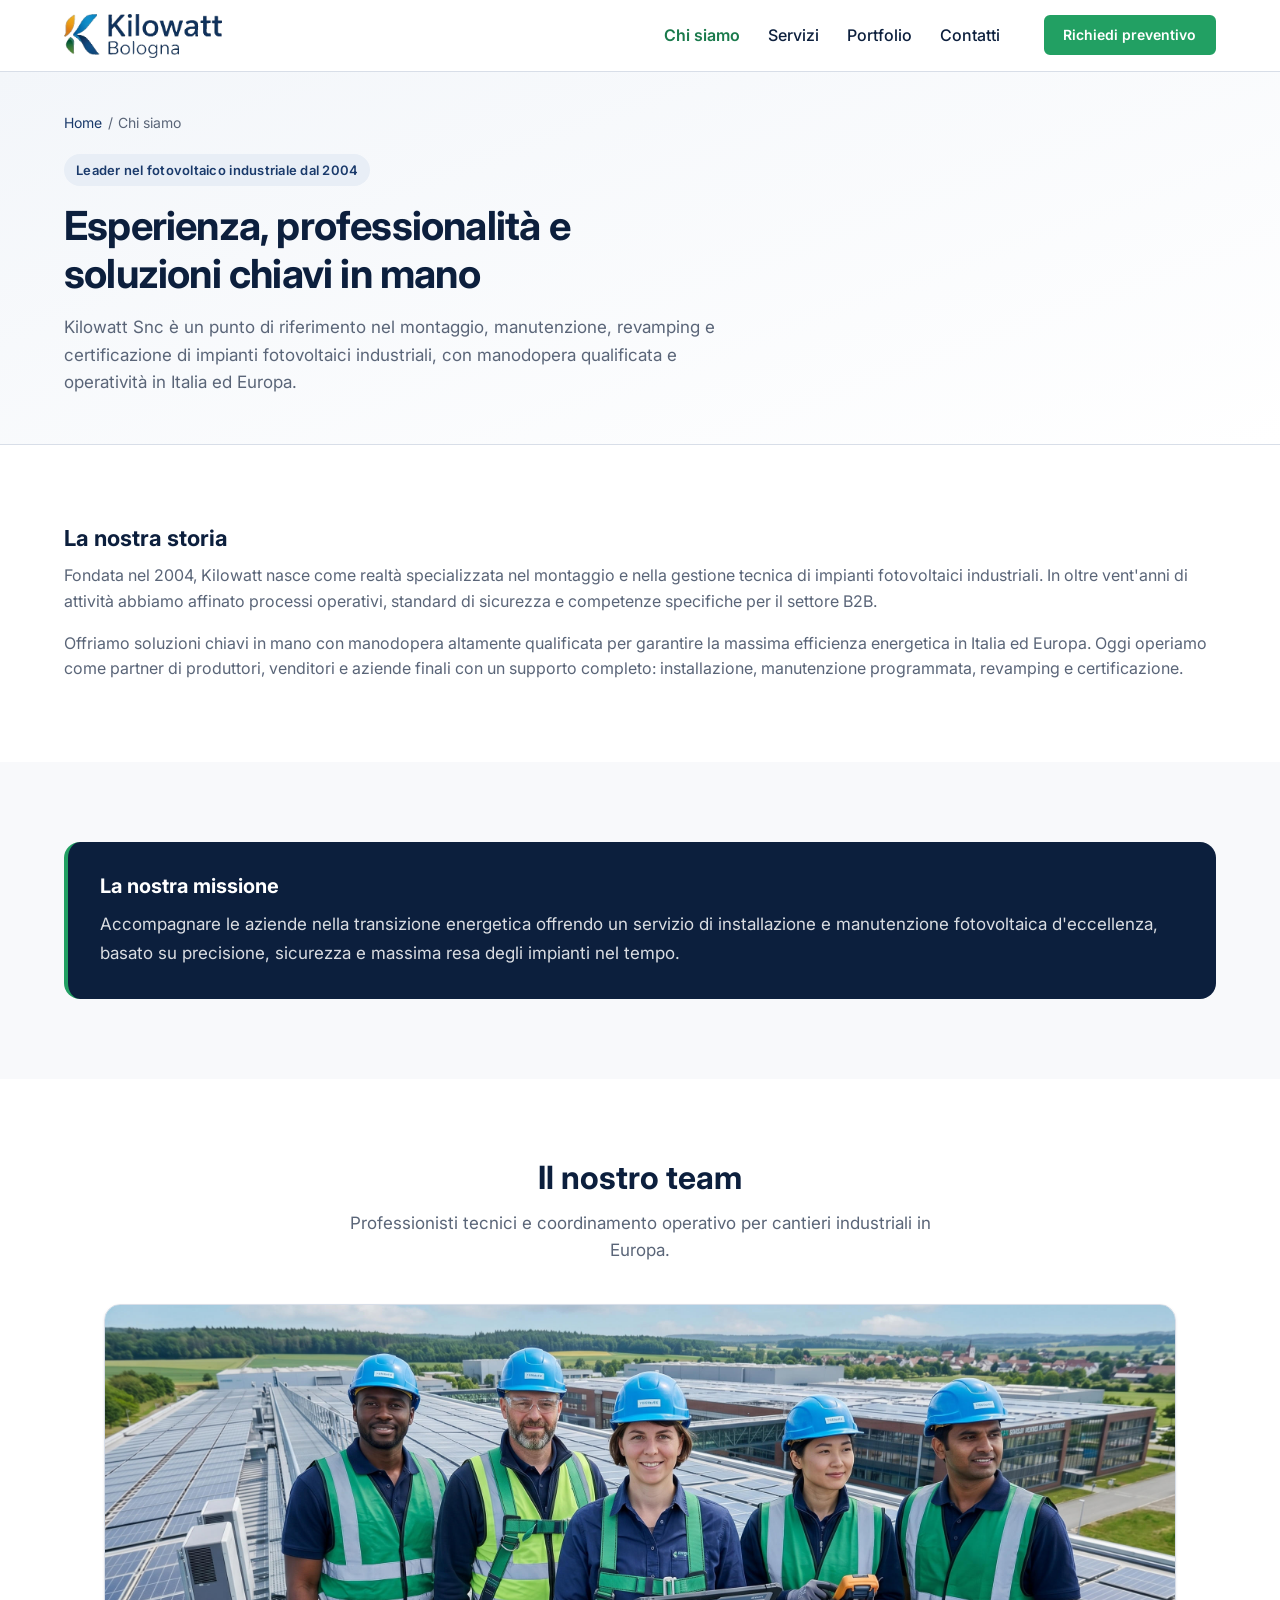
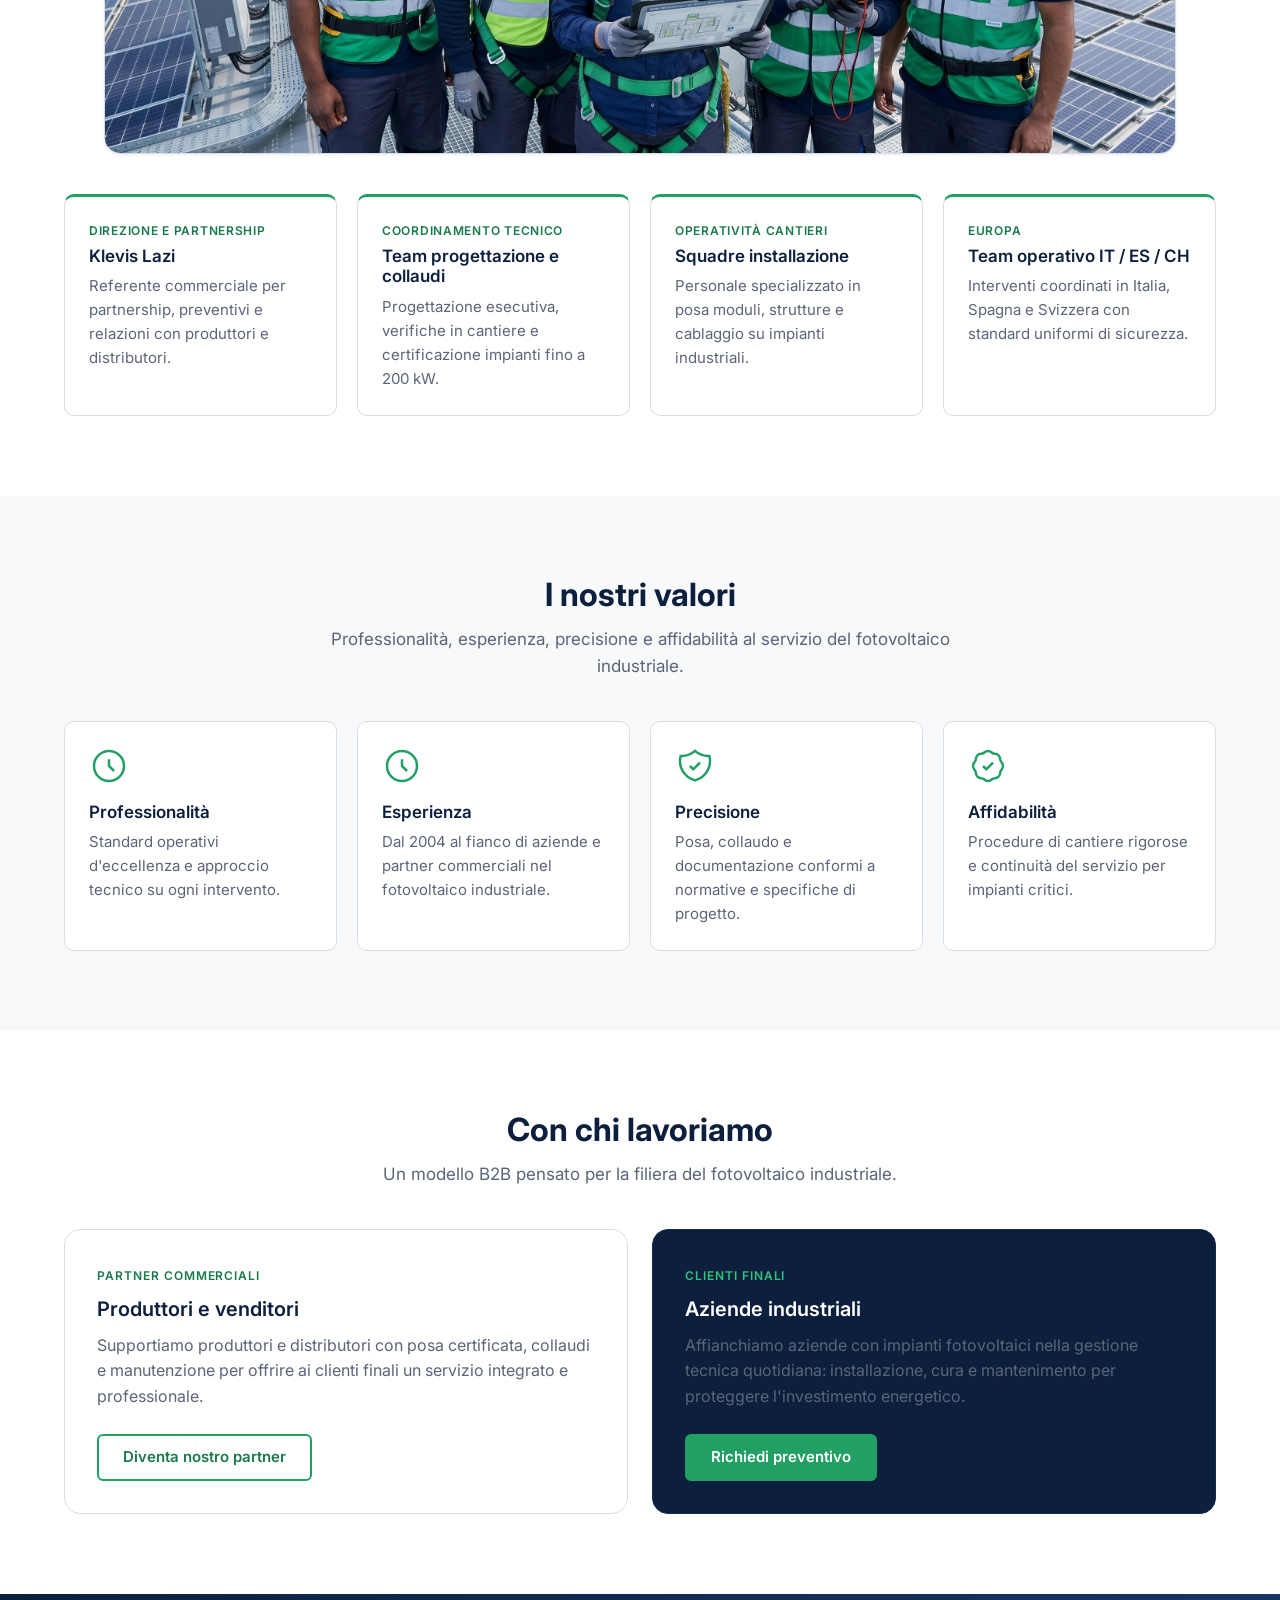
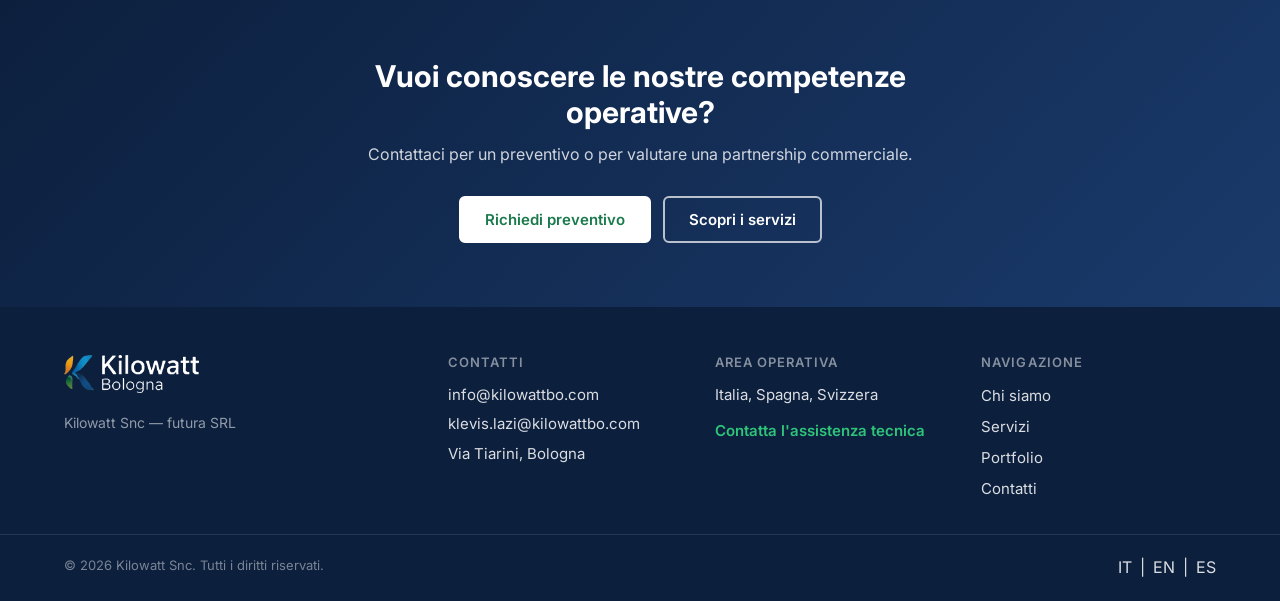
==== html/chi-siamo.html @ 9dcb9592 "Initial commit" ====
<!DOCTYPE html>
<html lang="it">
<head>
  <meta charset="UTF-8">
  <meta name="viewport" content="width=device-width, initial-scale=1.0">
  <meta name="description" content="Kilowatt Snc dal 2004: montaggio, manutenzione, revamping e certificazione di impianti fotovoltaici industriali. Soluzioni chiavi in mano in Italia, Spagna e Svizzera.">
  <meta name="robots" content="index, follow">
  <link rel="canonical" href="https://www.kilowattbo.com/chi-siamo.html">
  <link rel="alternate" hreflang="it" href="https://www.kilowattbo.com/chi-siamo.html">

  <meta property="og:type" content="website">
  <meta property="og:title" content="Chi siamo | Kilowatt — Fotovoltaico Industriale">
  <meta property="og:description" content="Oltre vent'anni di esperienza nel montaggio e nella gestione di impianti fotovoltaici industriali in Europa.">
  <meta property="og:url" content="https://www.kilowattbo.com/chi-siamo.html">
  <meta property="og:locale" content="it_IT">

  <title>Chi siamo | Kilowatt — Fotovoltaico industriale dal 2004</title>

  <link rel="preconnect" href="https://fonts.googleapis.com">
  <link rel="preconnect" href="https://fonts.gstatic.com" crossorigin>
  <link href="https://fonts.googleapis.com/css2?family=Inter:wght@400;500;600;700&amp;display=swap" rel="stylesheet">
  <link rel="stylesheet" href="assets/css/style.css">
</head>
<body>
  <a class="skip-link" href="#contenuto-principale">Vai al contenuto principale</a>

  <header class="site-header" id="site-header">
    <div class="container site-header__inner">
      <a href="index.html" class="site-logo" aria-label="Kilowatt — Torna alla homepage">
        <picture class="site-logo__picture site-logo__picture--dark">
          <source srcset="assets/img/logo/kilowatt-logo-dark-text.webp" type="image/webp">
          <img class="site-logo__img" src="assets/img/logo/kilowatt-logo-dark-text.png" alt="Kilowatt Bologna" width="840" height="234">
        </picture>
        <picture class="site-logo__picture site-logo__picture--light">
          <source srcset="assets/img/logo/kilowatt-logo-light-text.webp" type="image/webp">
          <img class="site-logo__img" src="assets/img/logo/kilowatt-logo-light-text.png" alt="" width="840" height="234">
        </picture>
      </a>

      <button class="nav-toggle" type="button" aria-expanded="false" aria-controls="main-nav" aria-label="Apri menu di navigazione">
        <span class="nav-toggle__bar" aria-hidden="true"></span>
        <span class="nav-toggle__bar" aria-hidden="true"></span>
        <span class="nav-toggle__bar" aria-hidden="true"></span>
      </button>

      <nav class="main-nav" id="main-nav" aria-label="Menu principale">
        <ul class="main-nav__list">
          <li><a href="chi-siamo.html" aria-current="page" data-i18n="nav.chi-siamo">Chi siamo</a></li>
          <li><a href="servizi.html" data-i18n="nav.servizi">Servizi</a></li>
          <li><a href="portfolio.html" data-i18n="nav.portfolio">Portfolio</a></li>
          <li><a href="contatti.html" data-i18n="nav.contatti">Contatti</a></li>
        </ul>
        <a href="contatti.html#preventivo" class="btn btn--primary btn--sm main-nav__cta">Richiedi preventivo</a>
      </nav>
    </div>
  </header>

  <main id="contenuto-principale">
    <section class="page-hero" aria-labelledby="page-title">
      <div class="container">
        <nav class="breadcrumb" aria-label="Percorso di navigazione">
          <a href="index.html">Home</a>
          <span aria-hidden="true">/</span>
          <span aria-current="page">Chi siamo</span>
        </nav>
        <p class="hero__eyebrow">Leader nel fotovoltaico industriale dal 2004</p>
        <h1 id="page-title">Esperienza, professionalità e soluzioni chiavi in mano</h1>
        <p class="page-hero__lead">
          Kilowatt Snc è un punto di riferimento nel montaggio, manutenzione, revamping e certificazione
          di impianti fotovoltaici industriali, con manodopera qualificata e operatività in Italia ed Europa.
        </p>
      </div>
    </section>

    <section class="section" aria-labelledby="storia-title">
      <div class="container">
        <div class="prose">
          <h2 id="storia-title">La nostra storia</h2>
          <p>
            Fondata nel 2004, Kilowatt nasce come realtà specializzata nel montaggio e nella gestione
            tecnica di impianti fotovoltaici industriali. In oltre vent'anni di attività abbiamo
            affinato processi operativi, standard di sicurezza e competenze specifiche per il settore B2B.
          </p>
          <p>
            Offriamo soluzioni chiavi in mano con manodopera altamente qualificata per garantire la
            massima efficienza energetica in Italia ed Europa. Oggi operiamo come partner di produttori,
            venditori e aziende finali con un supporto completo: installazione, manutenzione programmata,
            revamping e certificazione.
          </p>
        </div>
      </div>
    </section>

    <section class="section section--alt" aria-labelledby="mission-title">
      <div class="container">
        <div class="mission-block">
          <h2 id="mission-title">La nostra missione</h2>
          <p>
            Accompagnare le aziende nella transizione energetica offrendo un servizio di installazione
            e manutenzione fotovoltaica d'eccellenza, basato su precisione, sicurezza e massima resa
            degli impianti nel tempo.
          </p>
        </div>
      </div>
    </section>

    <section class="section" aria-labelledby="team-title">
      <div class="container">
        <header class="section__header section__header--center">
          <h2 id="team-title">Il nostro team</h2>
          <p>Professionisti tecnici e coordinamento operativo per cantieri industriali in Europa.</p>
        </header>
        <figure class="section-media">
          <img
            class="section-media__image"
            src="assets/img/chi-siamo/team-operativo.jpg"
            alt="Team Kilowatt su tetto con impianto fotovoltaico industriale"
            width="1400"
            height="800"
            loading="lazy"
          >
        </figure>
        <ul class="team__grid">
          <li class="team-card">
            <span class="team-card__role">Direzione e partnership</span>
            <h3>Klevis Lazi</h3>
            <p>Referente commerciale per partnership, preventivi e relazioni con produttori e distributori.</p>
          </li>
          <li class="team-card">
            <span class="team-card__role">Coordinamento tecnico</span>
            <h3>Team progettazione e collaudi</h3>
            <p>Progettazione esecutiva, verifiche in cantiere e certificazione impianti fino a 200 kW.</p>
          </li>
          <li class="team-card">
            <span class="team-card__role">Operatività cantieri</span>
            <h3>Squadre installazione</h3>
            <p>Personale specializzato in posa moduli, strutture e cablaggio su impianti industriali.</p>
          </li>
          <li class="team-card">
            <span class="team-card__role">Europa</span>
            <h3>Team operativo IT / ES / CH</h3>
            <p>Interventi coordinati in Italia, Spagna e Svizzera con standard uniformi di sicurezza.</p>
          </li>
        </ul>
      </div>
    </section>

    <section class="section section--alt strengths" aria-labelledby="valori-title">
      <div class="container">
        <header class="section__header section__header--center">
          <h2 id="valori-title">I nostri valori</h2>
          <p>Professionalità, esperienza, precisione e affidabilità al servizio del fotovoltaico industriale.</p>
        </header>
        <ul class="strengths__grid">
          <li class="strength-card">
            <div class="strength-card__icon" aria-hidden="true">
              <svg viewBox="0 0 24 24" fill="none" stroke="currentColor" stroke-width="1.5"><path d="M12 8v4l3 3m6-3a9 9 0 11-18 0 9 9 0 0118 0z"/></svg>
            </div>
            <h3>Professionalità</h3>
            <p>Standard operativi d'eccellenza e approccio tecnico su ogni intervento.</p>
          </li>
          <li class="strength-card">
            <div class="strength-card__icon" aria-hidden="true">
              <svg viewBox="0 0 24 24" fill="none" stroke="currentColor" stroke-width="1.5"><path d="M12 8v4l3 3m6-3a9 9 0 11-18 0 9 9 0 0118 0z"/></svg>
            </div>
            <h3>Esperienza</h3>
            <p>Dal 2004 al fianco di aziende e partner commerciali nel fotovoltaico industriale.</p>
          </li>
          <li class="strength-card">
            <div class="strength-card__icon" aria-hidden="true">
              <svg viewBox="0 0 24 24" fill="none" stroke="currentColor" stroke-width="1.5"><path d="M9 12l2 2 4-4m5.618-4.016A11.955 11.955 0 0112 2.944a11.955 11.955 0 01-8.618 3.04A12.02 12.02 0 003 9c0 5.591 3.824 10.29 9 11.622 5.176-1.332 9-6.03 9-11.622 0-1.042-.133-2.052-.382-3.016z"/></svg>
            </div>
            <h3>Precisione</h3>
            <p>Posa, collaudo e documentazione conformi a normative e specifiche di progetto.</p>
          </li>
          <li class="strength-card">
            <div class="strength-card__icon" aria-hidden="true">
              <svg viewBox="0 0 24 24" fill="none" stroke="currentColor" stroke-width="1.5"><path d="M9 12l2 2 4-4M7.835 4.697a3.42 3.42 0 001.946-.806 3.42 3.42 0 014.438 0 3.42 3.42 0 001.946.806 3.42 3.42 0 013.138 3.138 3.42 3.42 0 00.806 1.946 3.42 3.42 0 010 4.438 3.42 3.42 0 00-.806 1.946 3.42 3.42 0 01-3.138 3.138 3.42 3.42 0 00-1.946.806 3.42 3.42 0 01-4.438 0 3.42 3.42 0 00-1.946-.806 3.42 3.42 0 01-3.138-3.138 3.42 3.42 0 00-.806-1.946 3.42 3.42 0 010-4.438 3.42 3.42 0 00.806-1.946 3.42 3.42 0 013.138-3.138z"/></svg>
            </div>
            <h3>Affidabilità</h3>
            <p>Procedure di cantiere rigorose e continuità del servizio per impianti critici.</p>
          </li>
        </ul>
      </div>
    </section>

    <section class="section audience" aria-labelledby="target-title">
      <div class="container">
        <header class="section__header section__header--center">
          <h2 id="target-title">Con chi lavoriamo</h2>
          <p>Un modello B2B pensato per la filiera del fotovoltaico industriale.</p>
        </header>
        <div class="audience__grid">
          <article class="audience-card">
            <div class="audience-card__label">Partner commerciali</div>
            <h3>Produttori e venditori</h3>
            <p>
              Supportiamo produttori e distributori con posa certificata, collaudi e manutenzione
              per offrire ai clienti finali un servizio integrato e professionale.
            </p>
            <a href="contatti.html#partner" class="btn btn--outline">Diventa nostro partner</a>
          </article>
          <article class="audience-card audience-card--accent">
            <div class="audience-card__label">Clienti finali</div>
            <h3>Aziende industriali</h3>
            <p>
              Affianchiamo aziende con impianti fotovoltaici nella gestione tecnica quotidiana:
              installazione, cura e mantenimento per proteggere l'investimento energetico.
            </p>
            <a href="contatti.html#preventivo" class="btn btn--primary">Richiedi preventivo</a>
          </article>
        </div>
      </div>
    </section>

    <section class="cta-banner" aria-labelledby="cta-title">
      <div class="container cta-banner__inner">
        <h2 id="cta-title">Vuoi conoscere le nostre competenze operative?</h2>
        <p>Contattaci per un preventivo o per valutare una partnership commerciale.</p>
        <div class="cta-banner__actions">
          <a href="contatti.html#preventivo" class="btn btn--primary btn--light">Richiedi preventivo</a>
          <a href="servizi.html" class="btn btn--secondary btn--light">Scopri i servizi</a>
        </div>
      </div>
    </section>
  </main>

  <footer class="site-footer">
    <div class="container site-footer__grid">
      <div class="site-footer__brand">
        <a href="index.html" class="site-logo site-logo--footer" aria-label="Kilowatt — Torna alla homepage">
          <picture>
            <source srcset="assets/img/logo/kilowatt-logo-light-text.webp" type="image/webp">
            <img class="site-logo__img" src="assets/img/logo/kilowatt-logo-light-text.png" alt="Kilowatt Bologna" width="840" height="234">
          </picture>
        </a>
        <p class="site-footer__note">Kilowatt Snc — futura SRL</p>
      </div>
      <div class="site-footer__col">
        <h2 class="site-footer__heading">Contatti</h2>
        <address class="site-footer__address">
          <p><a href="mailto:info@kilowattbo.com">info@kilowattbo.com</a></p>
          <p><a href="mailto:klevis.lazi@kilowattbo.com">klevis.lazi@kilowattbo.com</a></p>
          <p>Via Tiarini, Bologna</p>
        </address>
      </div>
      <div class="site-footer__col">
        <h2 class="site-footer__heading">Area operativa</h2>
        <p>Italia, Spagna, Svizzera</p>
        <p class="site-footer__assist">
          <a href="mailto:info@kilowattbo.com">Contatta l'assistenza tecnica</a>
        </p>
      </div>
      <div class="site-footer__col">
        <h2 class="site-footer__heading">Navigazione</h2>
        <ul class="site-footer__nav">
          <li><a href="chi-siamo.html">Chi siamo</a></li>
          <li><a href="servizi.html">Servizi</a></li>
          <li><a href="portfolio.html">Portfolio</a></li>
          <li><a href="contatti.html">Contatti</a></li>
        </ul>
      </div>
    </div>
    <div class="site-footer__bottom">
      <div class="container">
        <p>&copy; <span id="year"></span> Kilowatt Snc. Tutti i diritti riservati.</p>
        <div class="lang-switcher" hidden aria-hidden="true">
          <span>IT</span> | <span>EN</span> | <span>ES</span>
        </div>
      </div>
    </div>
  </footer>

  <script src="assets/js/main.js"></script>
</body>
</html>
---- html/assets/css/style.css ----
/* ==========================================================================
   Kilowatt Snc — Design system
   ========================================================================== */

:root {
  --color-green-600: #1a7a4c;
  --color-green-500: #22a063;
  --color-green-400: #2ec47a;
  --color-blue-900: #0c1f3d;
  --color-blue-800: #122a52;
  --color-blue-700: #1a3a6b;
  --color-blue-600: #1e4d8c;
  --color-blue-100: #e8eef6;
  --color-blue-50: #f3f6fa;
  --color-white: #ffffff;
  --color-gray-50: #f8f9fb;
  --color-gray-100: #eef1f5;
  --color-gray-200: #d8dee8;
  --color-gray-400: #8b95a5;
  --color-gray-600: #4a5568;
  --color-gray-800: #1e293b;
  --color-text: #1a2332;
  --color-text-muted: #5a6578;

  --font-family: "Inter", system-ui, -apple-system, sans-serif;
  --container-max: 72rem;
  --header-height: 4.5rem;
  --radius-sm: 0.375rem;
  --radius-md: 0.625rem;
  --radius-lg: 1rem;
  --shadow-sm: 0 1px 3px rgba(12, 31, 61, 0.08);
  --shadow-md: 0 4px 16px rgba(12, 31, 61, 0.1);
  --shadow-lg: 0 8px 32px rgba(12, 31, 61, 0.14);
  --transition: 180ms ease;
}

/* ==========================================================================
   Reset & base
   ========================================================================== */

*,
*::before,
*::after {
  box-sizing: border-box;
}

html {
  scroll-behavior: smooth;
  scroll-padding-top: calc(var(--header-height) + 0.5rem);
}

body {
  margin: 0;
  font-family: var(--font-family);
  font-size: 1rem;
  line-height: 1.6;
  color: var(--color-text);
  background: var(--color-white);
  -webkit-font-smoothing: antialiased;
}

img,
svg {
  display: block;
  max-width: 100%;
}

a {
  color: var(--color-green-600);
  text-decoration-thickness: 1px;
  text-underline-offset: 0.15em;
  transition: color var(--transition);
}

a:hover {
  color: var(--color-green-500);
}

h1, h2, h3, h4 {
  line-height: 1.2;
  color: var(--color-blue-900);
  margin-top: 0;
}

p {
  margin-top: 0;
}

ul {
  list-style: none;
  margin: 0;
  padding: 0;
}

address {
  font-style: normal;
}

/* ==========================================================================
   Utilities
   ========================================================================== */

.container {
  width: min(100% - 2rem, var(--container-max));
  margin-inline: auto;
}

.skip-link {
  position: absolute;
  top: -100%;
  left: 1rem;
  z-index: 200;
  padding: 0.75rem 1.25rem;
  background: var(--color-green-500);
  color: var(--color-white);
  font-weight: 600;
  border-radius: var(--radius-sm);
  text-decoration: none;
}

.skip-link:focus {
  top: 1rem;
}

.visually-hidden {
  position: absolute;
  width: 1px;
  height: 1px;
  padding: 0;
  margin: -1px;
  overflow: hidden;
  clip: rect(0, 0, 0, 0);
  white-space: nowrap;
  border: 0;
}

/* ==========================================================================
   Buttons
   ========================================================================== */

.btn {
  display: inline-flex;
  align-items: center;
  justify-content: center;
  gap: 0.5rem;
  padding: 0.8rem 1.5rem;
  font-family: inherit;
  font-size: 0.9375rem;
  font-weight: 600;
  line-height: 1.2;
  text-decoration: none;
  border: 2px solid transparent;
  border-radius: var(--radius-sm);
  cursor: pointer;
  transition: background var(--transition), color var(--transition), border-color var(--transition), box-shadow var(--transition);
  white-space: nowrap;
}

.btn:focus-visible {
  outline: 3px solid var(--color-green-400);
  outline-offset: 2px;
}

.btn--primary {
  background: var(--color-green-500);
  color: var(--color-white);
  border-color: var(--color-green-500);
}

.btn--primary:hover {
  background: var(--color-green-600);
  border-color: var(--color-green-600);
  color: var(--color-white);
}

.btn--secondary {
  background: transparent;
  color: var(--color-blue-700);
  border-color: var(--color-blue-700);
}

.btn--secondary:hover {
  background: var(--color-blue-700);
  color: var(--color-white);
}

.btn--outline {
  background: transparent;
  color: var(--color-green-600);
  border-color: var(--color-green-500);
}

.btn--outline:hover {
  background: var(--color-green-500);
  color: var(--color-white);
}

.btn--sm {
  padding: 0.6rem 1.1rem;
  font-size: 0.875rem;
}

.btn--light.btn--primary {
  background: var(--color-white);
  color: var(--color-green-600);
  border-color: var(--color-white);
}

.btn--light.btn--primary:hover {
  background: var(--color-gray-100);
  color: var(--color-green-600);
  border-color: var(--color-gray-100);
}

.btn--light.btn--secondary {
  color: var(--color-white);
  border-color: rgba(255, 255, 255, 0.7);
}

.btn--light.btn--secondary:hover {
  background: rgba(255, 255, 255, 0.12);
  color: var(--color-white);
}

/* ==========================================================================
   Header
   ========================================================================== */

.site-header {
  position: sticky;
  top: 0;
  z-index: 100;
  height: var(--header-height);
  background: var(--color-white);
  border-bottom: 1px solid var(--color-gray-200);
  transition: box-shadow var(--transition);
}

.site-header.is-scrolled {
  box-shadow: var(--shadow-sm);
}

.site-header__inner {
  display: flex;
  align-items: center;
  justify-content: space-between;
  height: var(--header-height);
  gap: 1rem;
}

.site-logo {
  display: inline-flex;
  align-items: center;
  flex-shrink: 0;
  text-decoration: none;
  line-height: 0;
}

.site-logo__picture {
  display: block;
}

.site-logo__picture--light {
  display: none;
}

.site-logo__img {
  display: block;
  height: 2.5rem;
  width: auto;
  max-width: min(54vw, 11.75rem);
}

@media (min-width: 768px) {
  .site-logo__img {
    height: 2.75rem;
    max-width: 12.75rem;
  }
}

.page-home .site-header:not(.is-scrolled) .site-logo__picture--dark {
  display: none;
}

.page-home .site-header:not(.is-scrolled) .site-logo__picture--light {
  display: block;
}

.site-logo--footer .site-logo__img {
  height: 2.35rem;
  max-width: 11.25rem;
}

.nav-toggle {
  display: flex;
  flex-direction: column;
  justify-content: center;
  gap: 5px;
  width: 2.5rem;
  height: 2.5rem;
  padding: 0;
  background: none;
  border: none;
  cursor: pointer;
  border-radius: var(--radius-sm);
}

.nav-toggle:focus-visible {
  outline: 3px solid var(--color-green-400);
  outline-offset: 2px;
}

.nav-toggle__bar {
  display: block;
  width: 1.375rem;
  height: 2px;
  margin-inline: auto;
  background: var(--color-blue-900);
  border-radius: 1px;
  transition: transform var(--transition), opacity var(--transition);
}

.nav-toggle[aria-expanded="true"] .nav-toggle__bar:nth-child(1) {
  transform: translateY(7px) rotate(45deg);
}

.nav-toggle[aria-expanded="true"] .nav-toggle__bar:nth-child(2) {
  opacity: 0;
}

.nav-toggle[aria-expanded="true"] .nav-toggle__bar:nth-child(3) {
  transform: translateY(-7px) rotate(-45deg);
}

.main-nav {
  display: none;
  position: absolute;
  top: var(--header-height);
  left: 0;
  right: 0;
  flex-direction: column;
  gap: 1.25rem;
  padding: 1.5rem;
  background: var(--color-white);
  border-bottom: 1px solid var(--color-gray-200);
  box-shadow: var(--shadow-md);
}

.main-nav.is-open {
  display: flex;
}

.main-nav__list {
  display: flex;
  flex-direction: column;
  gap: 0.25rem;
}

.main-nav__list a {
  display: block;
  padding: 0.6rem 0;
  color: var(--color-blue-900);
  font-weight: 500;
  text-decoration: none;
}

.main-nav__list a:hover,
.main-nav__list a:focus-visible {
  color: var(--color-green-600);
}

.main-nav__cta {
  align-self: flex-start;
}

/* ==========================================================================
   Hero — cinematic (home)
   ========================================================================== */

.hero--cinematic {
  position: relative;
  display: flex;
  align-items: center;
  min-height: 100svh;
  min-height: 100vh;
  padding: calc(var(--header-height) + 2.5rem) 0 5rem;
  overflow: hidden;
  color: var(--color-white);
  border-bottom: none;
}

.hero__media {
  position: absolute;
  inset: 0;
  z-index: 0;
}

.hero__video,
.hero__bg {
  position: absolute;
  inset: 0;
  width: 100%;
  height: 100%;
  max-width: none;
  object-fit: cover;
  object-position: center 30%;
}

.hero__video {
  z-index: 0;
}

.hero__bg--fallback {
  display: none;
  z-index: 0;
  animation: heroKenBurns 22s ease-in-out infinite alternate;
  will-change: transform;
}

.hero--static-media .hero__video {
  display: none;
}

.hero--static-media .hero__bg--fallback {
  display: block;
}

.hero__scrim {
  position: absolute;
  inset: 0;
  z-index: 1;
  background:
    linear-gradient(180deg, rgba(12, 31, 61, 0.82) 0%, rgba(12, 31, 61, 0.4) 18%, transparent 34%),
    linear-gradient(105deg, rgba(12, 31, 61, 0.88) 0%, rgba(12, 31, 61, 0.72) 40%, rgba(12, 31, 61, 0.38) 70%, rgba(12, 31, 61, 0.5) 100%),
    linear-gradient(0deg, rgba(12, 31, 61, 0.6) 0%, transparent 48%);
}

.hero__glow {
  position: absolute;
  z-index: 1;
  width: 28rem;
  height: 28rem;
  right: -6rem;
  bottom: -8rem;
  border-radius: 50%;
  background: radial-gradient(circle, rgba(34, 160, 99, 0.35) 0%, transparent 70%);
  animation: heroGlowPulse 8s ease-in-out infinite;
  pointer-events: none;
}

.hero--cinematic .hero__inner {
  position: relative;
  z-index: 1;
  width: min(100% - clamp(3rem, 10vw, 10rem), var(--container-max));
  margin-inline: auto;
  padding-inline: clamp(0.5rem, 2vw, 1.5rem);
}

.hero--cinematic .hero__content {
  max-width: 40rem;
  margin-inline: auto;
}

.hero--cinematic .hero__eyebrow {
  margin-bottom: 1.25rem;
  padding: 0.4rem 0.9rem;
  font-size: 0.8125rem;
  font-weight: 600;
  color: var(--color-green-400);
  background: rgba(34, 160, 99, 0.15);
  border: 1px solid rgba(46, 196, 122, 0.35);
  border-radius: 2rem;
  letter-spacing: 0.04em;
  text-transform: uppercase;
}

.hero--cinematic h1 {
  font-size: clamp(2rem, 5.5vw, 3.25rem);
  font-weight: 700;
  letter-spacing: -0.03em;
  line-height: 1.08;
  margin-bottom: 1.25rem;
  color: var(--color-white);
}

.hero--cinematic .hero__subtitle {
  font-size: clamp(1rem, 2.2vw, 1.125rem);
  color: rgba(255, 255, 255, 0.82);
  max-width: 36rem;
  margin-bottom: 2rem;
  line-height: 1.65;
}

.hero--cinematic .hero__actions {
  display: flex;
  flex-wrap: wrap;
  gap: 0.75rem;
  margin-bottom: 2.5rem;
}

.hero__metrics {
  display: grid;
  grid-template-columns: repeat(3, minmax(0, 1fr));
  gap: 0.75rem;
  max-width: 28rem;
}

.hero__metric {
  padding: 0.9rem 1rem;
  background: rgba(255, 255, 255, 0.08);
  border: 1px solid rgba(255, 255, 255, 0.14);
  border-radius: var(--radius-md);
  backdrop-filter: blur(10px);
  animation: heroMetricFloat 6s ease-in-out infinite;
}

.hero__metric:nth-child(2) {
  animation-delay: -2s;
}

.hero__metric:nth-child(3) {
  animation-delay: -4s;
}

.hero__metric-value {
  display: block;
  font-size: clamp(1.5rem, 4vw, 1.875rem);
  font-weight: 700;
  line-height: 1;
  color: var(--color-white);
}

.hero__metric-label {
  display: block;
  margin-top: 0.35rem;
  font-size: 0.6875rem;
  font-weight: 500;
  color: rgba(255, 255, 255, 0.7);
  text-transform: uppercase;
  letter-spacing: 0.06em;
  line-height: 1.3;
}

.hero__scroll-hint {
  position: absolute;
  z-index: 1;
  bottom: 1.75rem;
  left: 50%;
  transform: translateX(-50%);
  display: flex;
  align-items: center;
  justify-content: center;
  width: 2.5rem;
  height: 2.5rem;
  border: 1px solid rgba(255, 255, 255, 0.35);
  border-radius: 50%;
  color: var(--color-white);
  text-decoration: none;
  animation: heroScrollBounce 2.2s ease-in-out infinite;
  transition: background var(--transition), border-color var(--transition);
}

.hero__scroll-hint:hover {
  background: rgba(255, 255, 255, 0.1);
  border-color: rgba(255, 255, 255, 0.6);
  color: var(--color-white);
}

.hero__scroll-hint-icon {
  display: block;
  width: 0.5rem;
  height: 0.5rem;
  border-right: 2px solid currentColor;
  border-bottom: 2px solid currentColor;
  transform: rotate(45deg) translate(-1px, -1px);
}

.hero__reveal {
  opacity: 0;
  animation: heroReveal 0.9s cubic-bezier(0.22, 1, 0.36, 1) forwards;
}

.hero__reveal--delay-1 { animation-delay: 0.12s; }
.hero__reveal--delay-2 { animation-delay: 0.24s; }
.hero__reveal--delay-3 { animation-delay: 0.36s; }
.hero__reveal--delay-4 { animation-delay: 0.5s; }

.hero-ticker {
  position: relative;
  z-index: 2;
  overflow: hidden;
  background: var(--color-blue-900);
  border-bottom: 1px solid rgba(255, 255, 255, 0.08);
  mask-image: linear-gradient(90deg, transparent, #000 8%, #000 92%, transparent);
}

.hero-ticker__track {
  display: flex;
  align-items: center;
  gap: 2.5rem;
  width: max-content;
  padding: 0.85rem 0;
  animation: heroTicker 32s linear infinite;
}

.hero-ticker__track span {
  flex-shrink: 0;
  font-size: 0.8125rem;
  font-weight: 600;
  letter-spacing: 0.06em;
  text-transform: uppercase;
  color: rgba(255, 255, 255, 0.75);
  white-space: nowrap;
}

.hero-ticker__track span::before {
  content: "";
  display: inline-block;
  width: 0.4rem;
  height: 0.4rem;
  margin-right: 0.75rem;
  border-radius: 50%;
  background: var(--color-green-500);
  vertical-align: middle;
}

@keyframes heroKenBurns {
  from { transform: scale(1) translate(0, 0); }
  to { transform: scale(1.1) translate(-1.5%, -1%); }
}

@keyframes heroReveal {
  from {
    opacity: 0;
    transform: translateY(1.75rem);
  }
  to {
    opacity: 1;
    transform: translateY(0);
  }
}

@keyframes heroScrollBounce {
  0%, 100% { transform: translateX(-50%) translateY(0); }
  50% { transform: translateX(-50%) translateY(0.45rem); }
}

@keyframes heroMetricFloat {
  0%, 100% { transform: translateY(0); }
  50% { transform: translateY(-4px); }
}

@keyframes heroGlowPulse {
  0%, 100% { opacity: 0.6; transform: scale(1); }
  50% { opacity: 1; transform: scale(1.08); }
}

@keyframes heroTicker {
  from { transform: translateX(0); }
  to { transform: translateX(-50%); }
}

@media (prefers-reduced-motion: reduce) {
  .hero__video {
    display: none;
  }

  .hero__bg--fallback {
    display: block;
    animation: none;
    will-change: auto;
  }

  .hero__glow,
  .hero__metric,
  .hero__scroll-hint,
  .hero-ticker__track,
  .hero__reveal {
    animation: none;
    opacity: 1;
    transform: none;
  }
}

/* Home: header scuro semitrasparente sopra la hero */
.page-home .site-header {
  background: rgba(12, 31, 61, 0.78);
  backdrop-filter: blur(12px);
  -webkit-backdrop-filter: blur(12px);
  border-bottom-color: rgba(255, 255, 255, 0.12);
  transition: background var(--transition), border-color var(--transition), box-shadow var(--transition);
}

.page-home .site-header.is-scrolled {
  background: var(--color-white);
  backdrop-filter: none;
  -webkit-backdrop-filter: none;
  border-bottom-color: var(--color-gray-200);
}

.page-home .site-header:not(.is-scrolled) .main-nav__list a {
  color: rgba(255, 255, 255, 0.94);
}

.page-home .site-header:not(.is-scrolled) .main-nav__list a:hover,
.page-home .site-header:not(.is-scrolled) .main-nav__list a:focus-visible {
  color: var(--color-green-400);
}

.page-home .site-header:not(.is-scrolled) .nav-toggle__bar {
  background: var(--color-white);
}

.page-home .site-header:not(.is-scrolled) .main-nav__cta {
  background: rgba(255, 255, 255, 0.12);
  color: var(--color-white);
  border-color: rgba(255, 255, 255, 0.45);
}

.page-home .site-header:not(.is-scrolled) .main-nav__cta:hover {
  background: var(--color-white);
  color: var(--color-green-600);
  border-color: var(--color-white);
}

/* Mobile: menu a tendina sempre con testi scuri */
@media (max-width: 767px) {
  .page-home .main-nav.is-open .main-nav__list a {
    color: var(--color-blue-900);
  }

  .page-home .main-nav.is-open .main-nav__list a:hover,
  .page-home .main-nav.is-open .main-nav__list a:focus-visible {
    color: var(--color-green-600);
  }

  .page-home .main-nav.is-open .main-nav__cta {
    background: var(--color-green-500);
    color: var(--color-white);
    border-color: var(--color-green-500);
  }

  .page-home .main-nav.is-open .main-nav__cta:hover {
    background: var(--color-green-600);
    border-color: var(--color-green-600);
    color: var(--color-white);
  }

  .page-home .site-header:not(.is-scrolled) .nav-toggle[aria-expanded="true"] .nav-toggle__bar {
    background: var(--color-white);
  }
}

@media (max-width: 767px) {
  .hero--cinematic .hero__inner {
    width: min(100% - 2rem, var(--container-max));
    padding-inline: 1rem;
  }

  .hero--cinematic .hero__content {
    max-width: 34rem;
    margin-inline: auto;
    text-align: center;
  }

  .hero--cinematic .hero__subtitle {
    margin-inline: auto;
  }

  .hero--cinematic .hero__actions {
    justify-content: center;
  }

  .hero__metrics {
    margin-inline: auto;
    width: 100%;
    max-width: 22rem;
    grid-template-columns: repeat(3, minmax(0, 1fr));
    gap: 0.5rem;
  }

  .hero__metric {
    padding: 0.7rem 0.5rem;
  }

  .hero__metric-label {
    font-size: 0.625rem;
  }
}

@media (max-width: 767px) and (orientation: landscape),
(orientation: landscape) and (max-height: 820px) {
  .hero--cinematic {
    min-height: auto;
    align-items: flex-start;
    padding-top: calc(var(--header-height) + 1rem);
    padding-bottom: 1.5rem;
  }

  .hero--cinematic .hero__inner {
    width: min(100% - 2.5rem, 58rem);
    padding-inline: 0.75rem;
  }

  .hero--cinematic .hero__content {
    display: grid;
    grid-template-columns: minmax(0, 1.4fr) minmax(0, 1fr);
    gap: 0.75rem 2rem;
    align-items: center;
    max-width: none;
    width: 100%;
    margin-inline: auto;
    text-align: left;
  }

  .hero--cinematic .hero__eyebrow {
    grid-column: 1;
    grid-row: 1;
    justify-self: start;
  }

  .hero--cinematic h1 {
    grid-column: 1;
    grid-row: 2;
    font-size: clamp(1.35rem, 3.2vw, 2rem);
    margin-bottom: 0.5rem;
  }

  .hero--cinematic .hero__subtitle {
    grid-column: 1;
    grid-row: 3;
    font-size: clamp(0.875rem, 2vw, 1rem);
    margin-bottom: 0;
    max-width: none;
  }

  .hero--cinematic .hero__actions {
    grid-column: 2;
    grid-row: 1 / span 3;
    flex-direction: column;
    align-items: stretch;
    justify-content: center;
    margin-bottom: 0;
  }

  .hero--cinematic .hero__actions .btn {
    white-space: normal;
  }

  .hero__metrics {
    grid-column: 1 / -1;
    grid-row: 4;
    max-width: none;
    width: 100%;
    margin-top: 0.25rem;
    grid-template-columns: repeat(3, minmax(0, 1fr));
    gap: 0.65rem;
  }

  .hero__metric {
    padding: 0.65rem 0.75rem;
  }

  .hero__scroll-hint {
    display: none;
  }
}

@media (max-width: 380px) {
  .hero--cinematic {
    padding-bottom: 3.5rem;
  }

  .hero__metrics {
    grid-template-columns: 1fr;
    max-width: 11rem;
  }

  .hero__scroll-hint {
    display: none;
  }
}

.section--reveal {
  opacity: 0;
  transform: translateY(2rem);
  transition: opacity 0.7s cubic-bezier(0.22, 1, 0.36, 1), transform 0.7s cubic-bezier(0.22, 1, 0.36, 1);
}

.section--reveal.is-visible {
  opacity: 1;
  transform: translateY(0);
}

@media (prefers-reduced-motion: reduce) {
  .section--reveal {
    opacity: 1;
    transform: none;
    transition: none;
  }
}

/* ==========================================================================
   Sections
   ========================================================================== */

.section {
  padding: 4rem 0;
}

.section--alt {
  background: var(--color-gray-50);
}

.section__header {
  margin-bottom: 2.5rem;
  max-width: 40rem;
}

.section__header--center {
  text-align: center;
  margin-inline: auto;
}

.section__header h2 {
  font-size: clamp(1.5rem, 3vw, 2rem);
  font-weight: 700;
  margin-bottom: 0.75rem;
}

.section__header p {
  color: var(--color-text-muted);
  font-size: 1.0625rem;
}

.section__link {
  display: inline-block;
  margin-top: 0.75rem;
  font-weight: 600;
  font-size: 0.9375rem;
  text-decoration: none;
}

.section__link:hover {
  text-decoration: underline;
}

/* ==========================================================================
   Strengths
   ========================================================================== */

.strengths__grid {
  display: grid;
  gap: 1.25rem;
  grid-template-columns: 1fr;
}

.strength-card {
  padding: 1.5rem;
  background: var(--color-white);
  border: 1px solid var(--color-gray-200);
  border-radius: var(--radius-md);
  transition: box-shadow var(--transition), border-color var(--transition);
}

.strength-card:hover {
  box-shadow: var(--shadow-sm);
  border-color: var(--color-green-400);
}

.strength-card__icon {
  width: 2.5rem;
  height: 2.5rem;
  margin-bottom: 1rem;
  color: var(--color-green-500);
}

.strength-card__icon svg {
  width: 100%;
  height: 100%;
}

.strength-card h3 {
  font-size: 1.0625rem;
  font-weight: 600;
  margin-bottom: 0.5rem;
}

.strength-card p {
  font-size: 0.9375rem;
  color: var(--color-text-muted);
  margin-bottom: 0;
}

/* ==========================================================================
   Services
   ========================================================================== */

.services__grid {
  display: grid;
  gap: 1.25rem;
  grid-template-columns: 1fr;
}

.service-card {
  position: relative;
  padding: 1.75rem;
  background: var(--color-white);
  border: 1px solid var(--color-gray-200);
  border-radius: var(--radius-md);
  border-top: 3px solid var(--color-green-500);
  height: 100%;
  transition: box-shadow var(--transition);
}

.service-card:hover {
  box-shadow: var(--shadow-md);
}

.service-card__number {
  position: absolute;
  top: 1.25rem;
  right: 1.25rem;
  font-size: 0.75rem;
  font-weight: 700;
  color: var(--color-gray-200);
  letter-spacing: 0.05em;
}

.service-card h3 {
  font-size: 1.0625rem;
  font-weight: 600;
  margin-bottom: 0.625rem;
  padding-right: 2rem;
}

.service-card h3 a {
  color: inherit;
  text-decoration: none;
}

.service-card h3 a:hover {
  color: var(--color-green-600);
}

.service-card p {
  font-size: 0.9375rem;
  color: var(--color-text-muted);
  margin-bottom: 1rem;
}

.service-card__link {
  font-size: 0.875rem;
  font-weight: 600;
  text-decoration: none;
}

.service-card__link::after {
  content: " →";
}

/* ==========================================================================
   Audience
   ========================================================================== */

.audience__grid {
  display: grid;
  gap: 1.5rem;
  grid-template-columns: 1fr;
}

.audience-card {
  padding: 2rem;
  background: var(--color-white);
  border: 1px solid var(--color-gray-200);
  border-radius: var(--radius-lg);
}

.audience-card--accent {
  background: var(--color-blue-900);
  border-color: var(--color-blue-800);
  color: var(--color-white);
}

.audience-card--accent h3 {
  color: var(--color-white);
}

.audience-card--accent p {
  color: rgba(255, 255, 255, 0.8);
}

.audience-card__label {
  display: inline-block;
  margin-bottom: 0.75rem;
  font-size: 0.75rem;
  font-weight: 600;
  text-transform: uppercase;
  letter-spacing: 0.08em;
  color: var(--color-green-600);
}

.audience-card--accent .audience-card__label {
  color: var(--color-green-400);
}

.audience-card h3 {
  font-size: 1.25rem;
  font-weight: 600;
  margin-bottom: 0.75rem;
}

.audience-card p {
  color: var(--color-text-muted);
  margin-bottom: 1.5rem;
}

/* ==========================================================================
   Portfolio preview
   ========================================================================== */

.portfolio__grid {
  display: grid;
  gap: 1.5rem;
  grid-template-columns: 1fr;
}

.portfolio__grid > li {
  display: flex;
}

.portfolio-card {
  display: flex;
  flex-direction: column;
  width: 100%;
  height: 100%;
  background: var(--color-white);
  border: 1px solid var(--color-gray-200);
  border-radius: var(--radius-md);
  overflow: hidden;
  transition: box-shadow var(--transition);
}

.portfolio-card:hover {
  box-shadow: var(--shadow-md);
}

.portfolio-card__image {
  display: block;
  width: 100%;
  height: 11rem;
  object-fit: cover;
  background-color: var(--color-gray-100);
}

.portfolio-card__image--italy {
  background-image:
    linear-gradient(135deg, rgba(12, 31, 61, 0.15) 0%, rgba(34, 160, 99, 0.2) 100%),
    repeating-linear-gradient(
      90deg,
      transparent,
      transparent 1.5rem,
      rgba(255, 255, 255, 0.08) 1.5rem,
      rgba(255, 255, 255, 0.08) 1.55rem
    ),
    linear-gradient(160deg, #1a3a6b 0%, #22a063 100%);
}

.portfolio-card__image--spain {
  background-image:
    linear-gradient(135deg, rgba(12, 31, 61, 0.2) 0%, rgba(30, 77, 140, 0.15) 100%),
    repeating-linear-gradient(
      0deg,
      transparent,
      transparent 1.2rem,
      rgba(255, 255, 255, 0.06) 1.2rem,
      rgba(255, 255, 255, 0.06) 1.25rem
    ),
    linear-gradient(160deg, #c45c26 0%, #1a3a6b 60%, #122a52 100%);
}

.portfolio-card__image--swiss {
  background-image:
    linear-gradient(135deg, rgba(255, 255, 255, 0.1) 0%, rgba(12, 31, 61, 0.25) 100%),
    repeating-linear-gradient(
      45deg,
      transparent,
      transparent 0.75rem,
      rgba(255, 255, 255, 0.04) 0.75rem,
      rgba(255, 255, 255, 0.04) 0.8rem
    ),
    linear-gradient(160deg, #4a6fa5 0%, #1e4d8c 50%, #0c1f3d 100%);
}

.portfolio-card__body {
  display: flex;
  flex: 1;
  flex-direction: column;
  padding: 1.5rem;
}

.portfolio-card__tag {
  display: inline-block;
  margin-bottom: 0.5rem;
  padding: 0.2rem 0.6rem;
  font-size: 0.75rem;
  font-weight: 600;
  color: var(--color-blue-700);
  background: var(--color-blue-100);
  border-radius: 2rem;
  text-transform: uppercase;
  letter-spacing: 0.04em;
}

.portfolio-card h3 {
  font-size: 1.0625rem;
  font-weight: 600;
  margin-bottom: 0.5rem;
}

.portfolio-card p {
  font-size: 0.9375rem;
  color: var(--color-text-muted);
  margin-bottom: 1rem;
}

.portfolio-card__meta {
  display: flex;
  flex-wrap: wrap;
  gap: 1.5rem;
  margin: auto 0 0;
  padding-top: 1rem;
  border-top: 1px solid var(--color-gray-100);
}

.portfolio-card__meta div {
  display: flex;
  flex-direction: column;
  gap: 0.15rem;
}

.portfolio-card__meta dt {
  font-size: 0.6875rem;
  font-weight: 600;
  text-transform: uppercase;
  letter-spacing: 0.06em;
  color: var(--color-gray-400);
}

.portfolio-card__meta dd {
  margin: 0;
  font-size: 0.875rem;
  font-weight: 600;
  color: var(--color-blue-900);
}

/* ==========================================================================
   CTA banner
   ========================================================================== */

.cta-banner {
  padding: 4rem 0;
  background: linear-gradient(135deg, var(--color-blue-900) 0%, var(--color-blue-700) 100%);
  color: var(--color-white);
}

.cta-banner__inner {
  text-align: center;
  max-width: 42rem;
}

.cta-banner h2 {
  font-size: clamp(1.375rem, 3vw, 1.875rem);
  font-weight: 700;
  color: var(--color-white);
  margin-bottom: 0.75rem;
}

.cta-banner p {
  color: rgba(255, 255, 255, 0.8);
  margin-bottom: 1.75rem;
}

.cta-banner__actions {
  display: flex;
  flex-wrap: wrap;
  justify-content: center;
  gap: 0.75rem;
}

/* ==========================================================================
   Footer
   ========================================================================== */

.site-footer {
  background: var(--color-blue-900);
  color: rgba(255, 255, 255, 0.85);
}

.site-footer a {
  color: rgba(255, 255, 255, 0.85);
  text-decoration: none;
}

.site-footer a:hover {
  color: var(--color-green-400);
}

.site-footer__grid {
  display: grid;
  gap: 2rem;
  padding: 3rem 0 2rem;
  grid-template-columns: 1fr;
}

.site-footer__heading {
  font-size: 0.8125rem;
  font-weight: 600;
  text-transform: uppercase;
  letter-spacing: 0.08em;
  color: rgba(255, 255, 255, 0.5);
  margin-bottom: 0.75rem;
}

.site-footer__note {
  margin-top: 0.75rem;
  font-size: 0.875rem;
  color: rgba(255, 255, 255, 0.55);
}

.site-footer__address p,
.site-footer__col p {
  margin-bottom: 0.35rem;
  font-size: 0.9375rem;
}

.site-footer__assist {
  margin-top: 0.75rem;
}

.site-footer__assist a {
  font-weight: 600;
  color: var(--color-green-400);
}

.site-footer__nav {
  display: flex;
  flex-direction: column;
  gap: 0.35rem;
}

.site-footer__nav a {
  font-size: 0.9375rem;
}

.site-footer__bottom {
  border-top: 1px solid rgba(255, 255, 255, 0.1);
  padding: 1.25rem 0;
}

.site-footer__bottom .container {
  display: flex;
  flex-wrap: wrap;
  justify-content: space-between;
  gap: 0.5rem;
}

.site-footer__bottom p {
  margin: 0;
  font-size: 0.8125rem;
  color: rgba(255, 255, 255, 0.45);
}

/* ==========================================================================
   Responsive — tablet
   ========================================================================== */

@media (min-width: 640px) {
  .strengths__grid {
    grid-template-columns: repeat(2, 1fr);
  }

  .services__grid {
    grid-template-columns: repeat(2, 1fr);
  }

  .portfolio__grid {
    grid-template-columns: repeat(2, 1fr);
  }

  .portfolio-preview .portfolio__grid {
    grid-template-columns: 1fr;
  }

  .site-footer__grid {
    grid-template-columns: repeat(2, 1fr);
  }
}

/* ==========================================================================
   Responsive — desktop
   ========================================================================== */

@media (min-width: 768px) {
  .nav-toggle {
    display: none;
  }

  .main-nav {
    display: flex;
    position: static;
    flex-direction: row;
    align-items: center;
    gap: 2rem;
    padding: 0;
    background: none;
    border: none;
    box-shadow: none;
  }

  .main-nav__list {
    flex-direction: row;
    gap: 0.25rem;
  }

  .main-nav__list a {
    padding: 0.5rem 0.75rem;
  }

  .hero--cinematic .hero__inner {
    width: min(100% - clamp(4rem, 12vw, 12rem), var(--container-max));
  }

  .hero--cinematic .hero__metrics {
    max-width: 32rem;
  }

  .hero--cinematic .hero__content {
    max-width: 42rem;
    margin-inline: clamp(1.5rem, 5vw, 4.5rem) auto;
  }

  .audience__grid {
    grid-template-columns: repeat(2, 1fr);
  }

  .portfolio-preview .portfolio__grid {
    grid-template-columns: repeat(3, 1fr);
  }
}

@media (min-width: 768px) and (orientation: landscape) and (max-height: 820px) {
  .hero--cinematic .hero__inner {
    width: min(100% - 3rem, 58rem);
  }

  .hero--cinematic .hero__content {
    max-width: none;
    margin-inline: auto;
  }

  .hero--cinematic .hero__metrics {
    max-width: none;
  }
}

@media (min-width: 1024px) {
  .section {
    padding: 5rem 0;
  }

  .strengths__grid {
    grid-template-columns: repeat(4, 1fr);
  }

  .services__grid {
    grid-template-columns: repeat(3, 1fr);
  }

  .services__grid > li:nth-child(4),
  .services__grid > li:nth-child(5) {
    grid-column: span 1;
  }

  .portfolio__grid {
    grid-template-columns: repeat(3, 1fr);
  }

  .site-footer__grid {
    grid-template-columns: 1.5fr 1fr 1fr 1fr;
  }
}

@media (min-width: 1200px) {
  .services__grid {
    grid-template-columns: repeat(5, 1fr);
  }
}

/* ==========================================================================
   Inner pages
   ========================================================================== */

.page-hero {
  padding: 2.5rem 0 3rem;
  background: linear-gradient(160deg, var(--color-blue-50) 0%, var(--color-white) 100%);
  border-bottom: 1px solid var(--color-gray-200);
}

.page-hero .hero__eyebrow {
  display: inline-block;
  margin-bottom: 1rem;
  padding: 0.35rem 0.75rem;
  font-size: 0.8125rem;
  font-weight: 600;
  color: var(--color-blue-700);
  background: var(--color-blue-100);
  border-radius: 2rem;
  letter-spacing: 0.02em;
}

.page-hero h1 {
  font-size: clamp(1.75rem, 4vw, 2.5rem);
  font-weight: 700;
  letter-spacing: -0.02em;
  margin-bottom: 1rem;
  max-width: 40rem;
}

.page-hero__lead {
  font-size: 1.0625rem;
  color: var(--color-text-muted);
  max-width: 42rem;
  margin-bottom: 0;
}

.page-hero__media {
  margin-top: 1.75rem;
  border-radius: var(--radius-lg);
  overflow: hidden;
  border: 1px solid var(--color-gray-200);
  box-shadow: var(--shadow-sm);
}

.page-hero__media img {
  display: block;
  width: 100%;
  height: auto;
  max-height: 22rem;
  object-fit: cover;
}

.section-media {
  margin-bottom: 2.5rem;
  border-radius: var(--radius-lg);
  overflow: hidden;
  border: 1px solid var(--color-gray-200);
  box-shadow: var(--shadow-sm);
}

.section-media__image {
  display: block;
  width: 100%;
  height: auto;
  max-height: 28rem;
  object-fit: cover;
}

.breadcrumb {
  display: flex;
  flex-wrap: wrap;
  gap: 0.35rem;
  margin-bottom: 1.25rem;
  font-size: 0.875rem;
  color: var(--color-text-muted);
}

.breadcrumb a {
  color: var(--color-blue-700);
  text-decoration: none;
}

.breadcrumb a:hover {
  color: var(--color-green-600);
  text-decoration: underline;
}

.breadcrumb span[aria-current="page"] {
  color: var(--color-text-muted);
}

.main-nav__list a[aria-current="page"] {
  color: var(--color-green-600);
  font-weight: 600;
}

.prose h2 {
  font-size: 1.375rem;
  font-weight: 700;
  margin-bottom: 0.75rem;
}

.prose p {
  color: var(--color-text-muted);
  margin-bottom: 1rem;
}

.prose p:last-child {
  margin-bottom: 0;
}

.check-list {
  display: grid;
  gap: 0.75rem;
}

.check-list li {
  position: relative;
  padding-left: 1.75rem;
  font-size: 0.9375rem;
  color: var(--color-text-muted);
}

.check-list li::before {
  content: "";
  position: absolute;
  left: 0;
  top: 0.45rem;
  width: 0.625rem;
  height: 0.625rem;
  background: var(--color-green-500);
  border-radius: 2px;
}

.process-steps {
  display: grid;
  gap: 1.25rem;
  counter-reset: step;
  list-style: none;
  padding: 0;
  margin: 0;
}

.process-step {
  padding: 1.5rem;
  background: var(--color-white);
  border: 1px solid var(--color-gray-200);
  border-radius: var(--radius-md);
  border-left: 3px solid var(--color-green-500);
}

.process-step__label {
  display: block;
  margin-bottom: 0.5rem;
  font-size: 0.75rem;
  font-weight: 700;
  text-transform: uppercase;
  letter-spacing: 0.06em;
  color: var(--color-green-600);
}

.process-step h3 {
  font-size: 1.0625rem;
  font-weight: 600;
  margin-bottom: 0.5rem;
}

.process-step p {
  font-size: 0.9375rem;
  color: var(--color-text-muted);
  margin-bottom: 0;
}

.why-list {
  display: grid;
  gap: 1rem;
}

.why-list li {
  padding: 1.25rem 1.5rem;
  background: var(--color-white);
  border: 1px solid var(--color-gray-200);
  border-radius: var(--radius-md);
}

.why-list h3 {
  font-size: 1rem;
  font-weight: 600;
  margin-bottom: 0.35rem;
}

.why-list p {
  font-size: 0.9375rem;
  color: var(--color-text-muted);
  margin-bottom: 0;
}

.contact-layout {
  display: grid;
  gap: 2rem;
  align-items: start;
}

.contact-info-card {
  padding: 2rem;
  background: var(--color-blue-900);
  color: rgba(255, 255, 255, 0.9);
  border-radius: var(--radius-lg);
}

.contact-info-card h2 {
  color: var(--color-white);
  font-size: 1.25rem;
  margin-bottom: 1.25rem;
}

.contact-info-card p {
  margin-bottom: 0.5rem;
  font-size: 0.9375rem;
}

.contact-info-card a {
  color: var(--color-green-400);
  text-decoration: none;
}

.contact-info-card__action {
  margin-top: 1.5rem;
}

.contact-info-card a:hover {
  color: var(--color-white);
}

.contact-form-panel {
  padding: 2rem;
  background: var(--color-white);
  border: 1px solid var(--color-gray-200);
  border-radius: var(--radius-lg);
}

.contact-form-panel h2 {
  font-size: 1.375rem;
  margin-bottom: 0.5rem;
}

.contact-form-panel > p {
  color: var(--color-text-muted);
  font-size: 0.9375rem;
  margin-bottom: 1.5rem;
}

.form-group {
  margin-bottom: 1.25rem;
}

.form-group label {
  display: block;
  margin-bottom: 0.35rem;
  font-size: 0.875rem;
  font-weight: 600;
  color: var(--color-blue-900);
}

.form-group input,
.form-group select,
.form-group textarea {
  width: 100%;
  padding: 0.75rem 0.875rem;
  font-family: inherit;
  font-size: 1rem;
  color: var(--color-text);
  background: var(--color-white);
  border: 1px solid var(--color-gray-200);
  border-radius: var(--radius-sm);
  transition: border-color var(--transition), box-shadow var(--transition);
}

.form-group input:focus,
.form-group select:focus,
.form-group textarea:focus {
  outline: none;
  border-color: var(--color-green-500);
  box-shadow: 0 0 0 3px rgba(34, 160, 99, 0.15);
}

.form-group textarea {
  min-height: 8rem;
  resize: vertical;
}

.form-note {
  margin-top: 1rem;
  font-size: 0.875rem;
  color: var(--color-text-muted);
}

.form-actions {
  display: flex;
  flex-wrap: wrap;
  gap: 0.75rem;
  align-items: center;
}

.portfolio-card__image--germany {
  background-image:
    linear-gradient(135deg, rgba(12, 31, 61, 0.2) 0%, rgba(34, 160, 99, 0.15) 100%),
    repeating-linear-gradient(90deg, transparent, transparent 1rem, rgba(255, 255, 255, 0.05) 1rem, rgba(255, 255, 255, 0.05) 1.05rem),
    linear-gradient(160deg, #2d4a3e 0%, #1a3a6b 100%);
}

.portfolio-card__image--france {
  background-image:
    linear-gradient(135deg, rgba(12, 31, 61, 0.15) 0%, rgba(30, 77, 140, 0.2) 100%),
    repeating-linear-gradient(0deg, transparent, transparent 1.4rem, rgba(255, 255, 255, 0.06) 1.4rem, rgba(255, 255, 255, 0.06) 1.45rem),
    linear-gradient(160deg, #3d5a80 0%, #1e4d8c 100%);
}

.portfolio-card__image--industrial {
  background-image:
    linear-gradient(135deg, rgba(34, 160, 99, 0.15) 0%, rgba(12, 31, 61, 0.25) 100%),
    repeating-linear-gradient(45deg, transparent, transparent 0.5rem, rgba(255, 255, 255, 0.04) 0.5rem, rgba(255, 255, 255, 0.04) 0.55rem),
    linear-gradient(160deg, #1a3a6b 0%, #22a063 100%);
}

@media (min-width: 768px) {
  .process-steps {
    grid-template-columns: repeat(2, 1fr);
  }

  .why-list {
    grid-template-columns: repeat(2, 1fr);
  }

  .contact-layout {
    grid-template-columns: 1fr 1.4fr;
  }
}

@media (min-width: 1024px) {
  .process-steps {
    grid-template-columns: repeat(4, 1fr);
  }

  .portfolio-page .portfolio__grid {
    grid-template-columns: repeat(3, 1fr);
  }

  .portfolio-page .portfolio__grid > li:last-child {
    grid-column: auto;
    max-width: none;
    justify-self: stretch;
  }
}

/* ==========================================================================
   Mission, team, clients, map, language
   ========================================================================== */

.mission-block {
  padding: 2rem;
  background: var(--color-blue-900);
  color: rgba(255, 255, 255, 0.9);
  border-radius: var(--radius-lg);
  border-left: 4px solid var(--color-green-500);
}

.mission-block h2 {
  color: var(--color-white);
  font-size: 1.25rem;
  margin-bottom: 0.75rem;
}

.mission-block p {
  color: rgba(255, 255, 255, 0.85);
  margin-bottom: 0;
  font-size: 1.0625rem;
  line-height: 1.7;
}

.team__grid {
  display: grid;
  gap: 1.25rem;
  grid-template-columns: 1fr;
}

.team-card {
  padding: 1.5rem;
  background: var(--color-white);
  border: 1px solid var(--color-gray-200);
  border-radius: var(--radius-md);
  border-top: 3px solid var(--color-green-500);
}

.team-card__role {
  display: block;
  margin-bottom: 0.35rem;
  font-size: 0.75rem;
  font-weight: 600;
  text-transform: uppercase;
  letter-spacing: 0.06em;
  color: var(--color-green-600);
}

.team-card h3 {
  font-size: 1.0625rem;
  font-weight: 600;
  margin-bottom: 0.5rem;
}

.team-card p {
  font-size: 0.9375rem;
  color: var(--color-text-muted);
  margin-bottom: 0;
}

.clients__grid {
  display: grid;
  gap: 1rem;
  grid-template-columns: repeat(2, 1fr);
}

.client-logo {
  display: flex;
  align-items: center;
  justify-content: center;
  min-height: 5rem;
  padding: 1rem 1.25rem;
  background: var(--color-white);
  border: 1px dashed var(--color-gray-200);
  border-radius: var(--radius-md);
  font-size: 0.8125rem;
  font-weight: 600;
  color: var(--color-gray-400);
  text-align: center;
  letter-spacing: 0.02em;
}

.client-logo img {
  max-height: 2.5rem;
  width: auto;
  object-fit: contain;
}

.contact-map-wrap {
  margin-top: 2rem;
}

.contact-map-wrap h2 {
  font-size: 1.375rem;
  margin-bottom: 1rem;
}

.contact-map {
  display: block;
  width: 100%;
  height: 16rem;
  border: 1px solid var(--color-gray-200);
  border-radius: var(--radius-md);
}

.lang-switcher {
  display: flex;
  gap: 0.5rem;
  align-items: center;
}

.lang-switcher__link {
  padding: 0.25rem 0.5rem;
  font-size: 0.75rem;
  font-weight: 600;
  color: rgba(255, 255, 255, 0.5);
  text-decoration: none;
  border-radius: var(--radius-sm);
}

.lang-switcher__link:hover {
  color: var(--color-green-400);
}

.lang-switcher__link.is-active {
  color: var(--color-white);
  background: rgba(255, 255, 255, 0.1);
}

@media (min-width: 640px) {
  .team__grid {
    grid-template-columns: repeat(2, 1fr);
  }

  .clients__grid {
    grid-template-columns: repeat(3, 1fr);
  }
}

@media (min-width: 1024px) {
  .team__grid {
    grid-template-columns: repeat(4, 1fr);
  }

  .clients__grid {
    grid-template-columns: repeat(6, 1fr);
  }

  .contact-map {
    height: 20rem;
  }
}
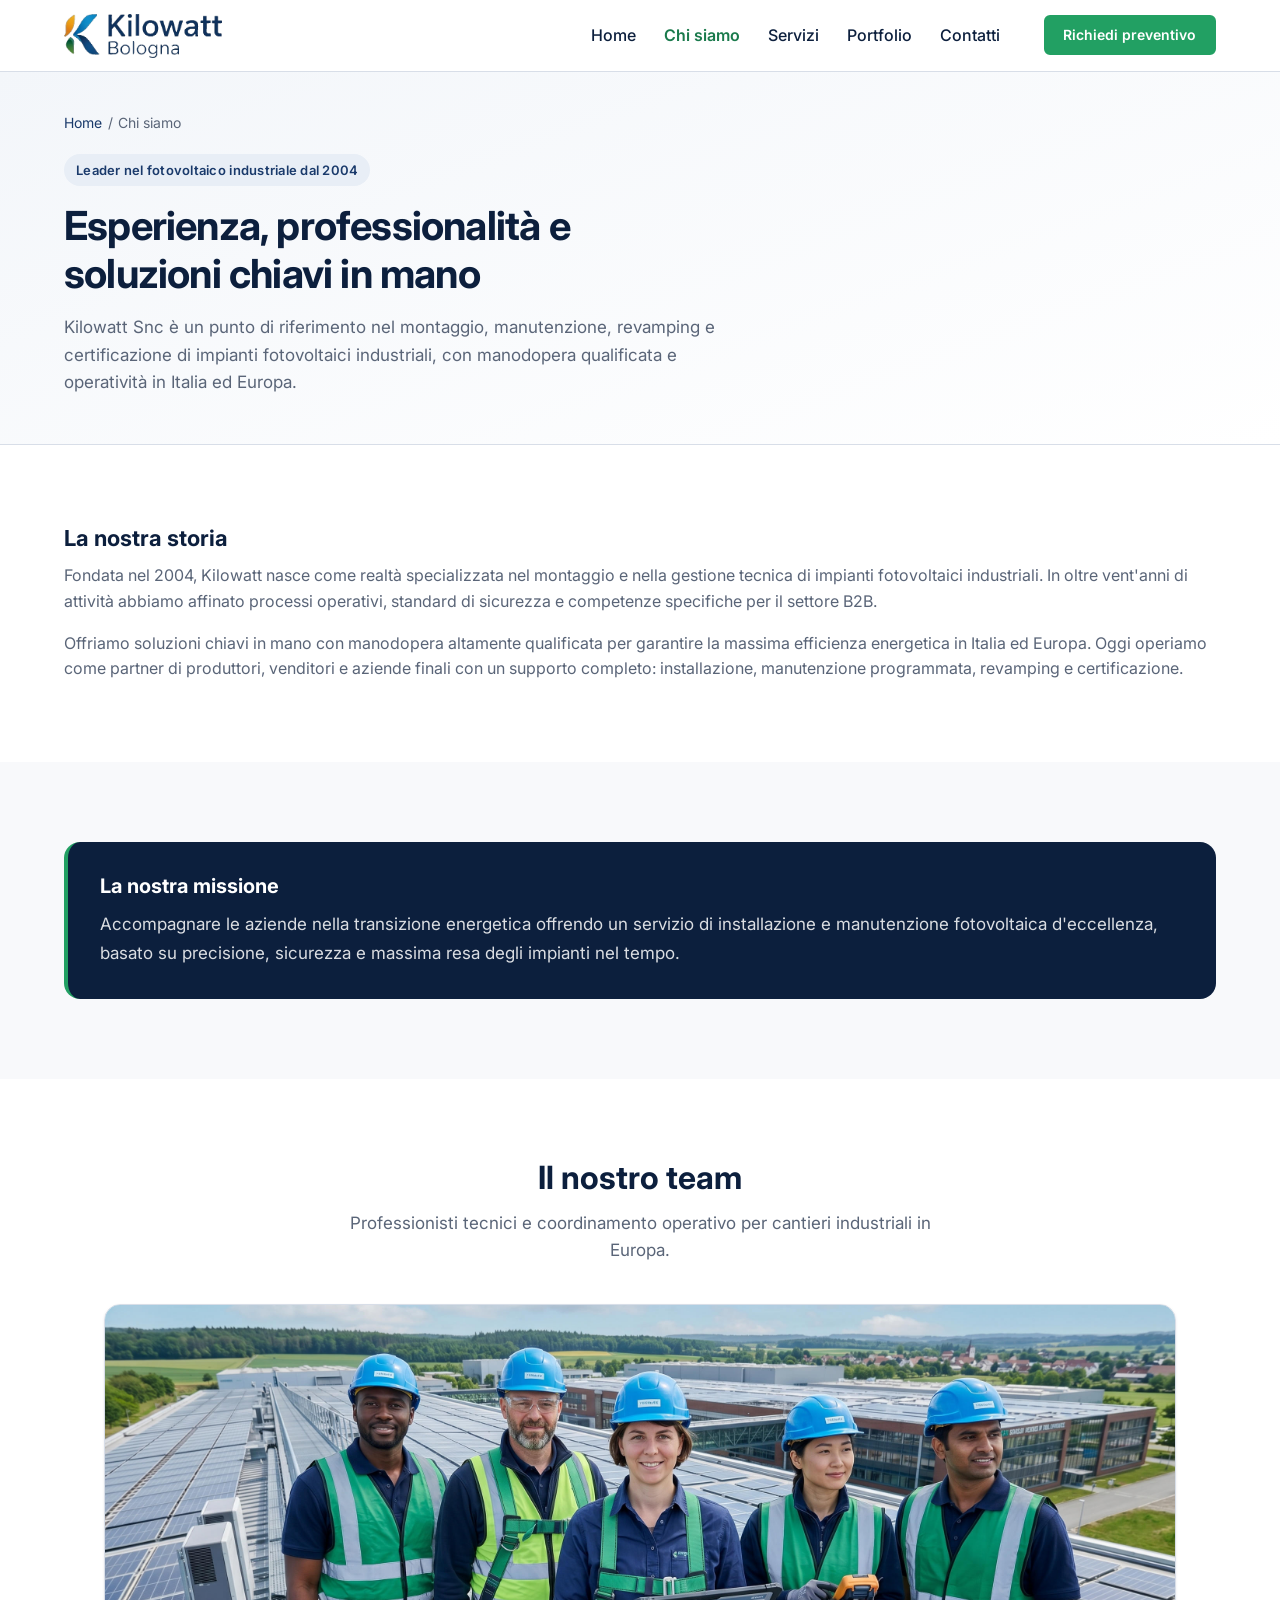
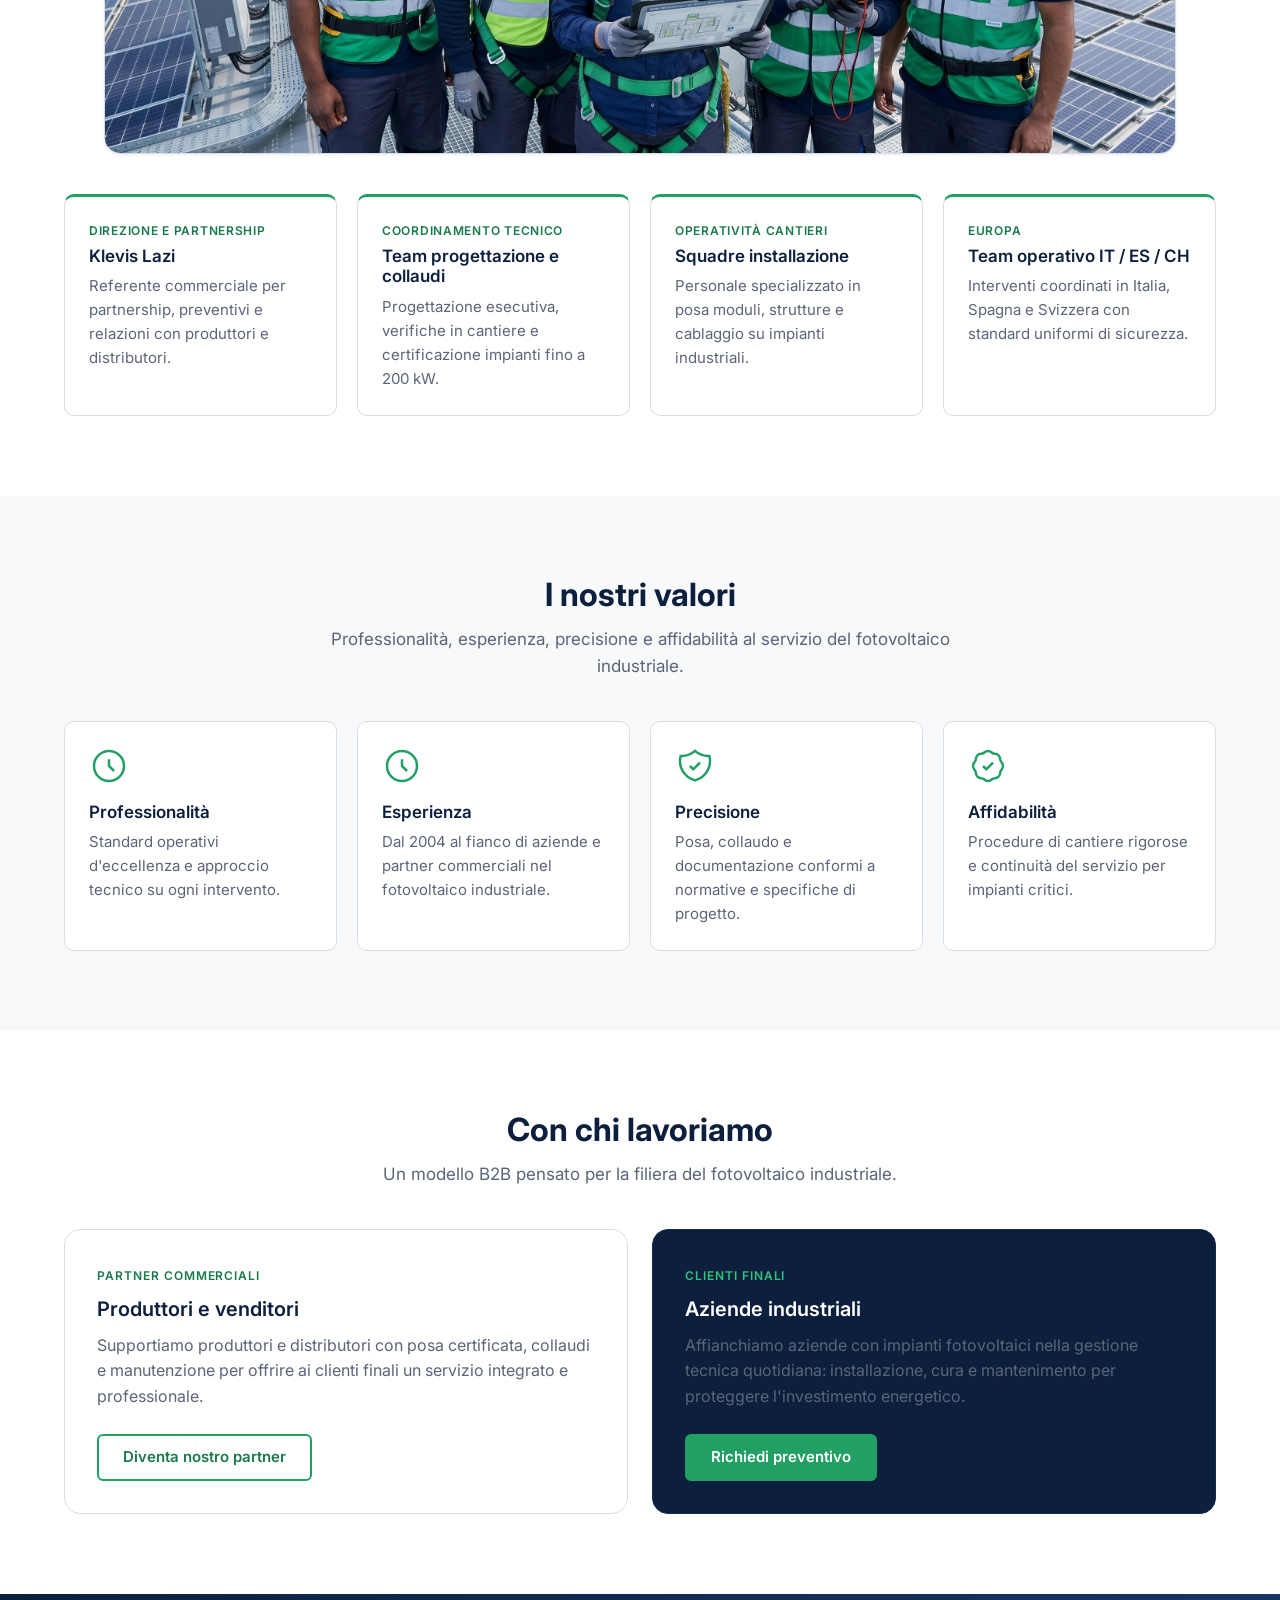
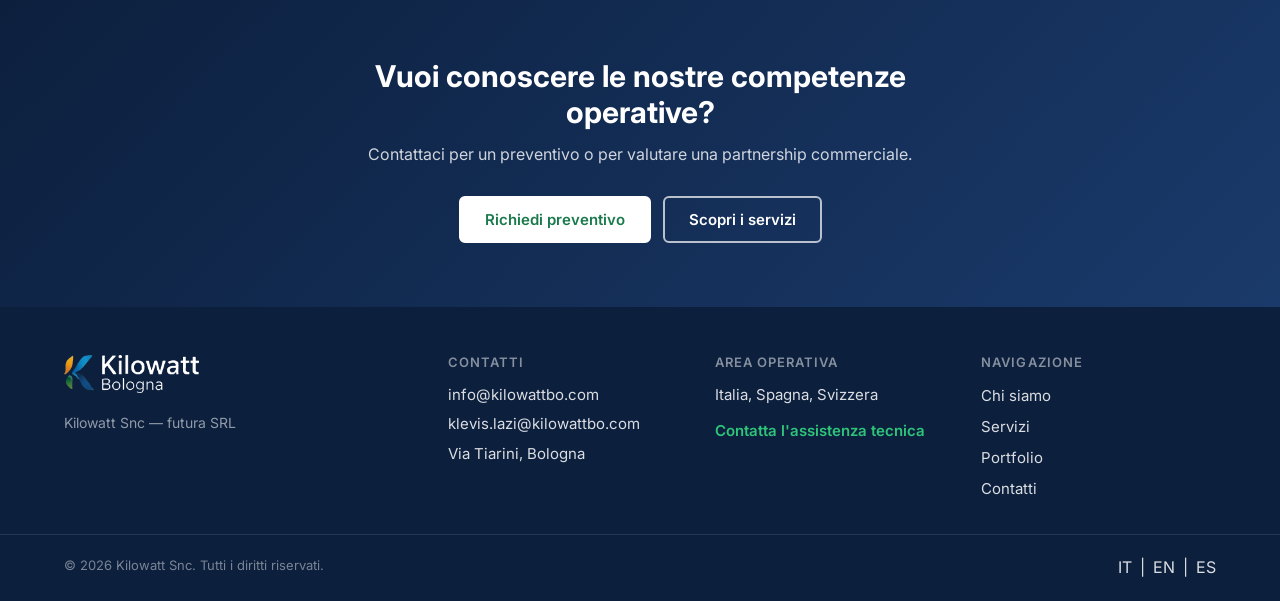
==== commit 433ef4bd: "Migliorata grafica" ====
--- a/html/chi-siamo.html
+++ b/html/chi-siamo.html
@@ -45,6 +45,7 @@
 
       <nav class="main-nav" id="main-nav" aria-label="Menu principale">
         <ul class="main-nav__list">
+          <li><a href="index.html">Home</a></li>
           <li><a href="chi-siamo.html" aria-current="page" data-i18n="nav.chi-siamo">Chi siamo</a></li>
           <li><a href="servizi.html" data-i18n="nav.servizi">Servizi</a></li>
           <li><a href="portfolio.html" data-i18n="nav.portfolio">Portfolio</a></li>
--- a/html/assets/css/style.css
+++ b/html/assets/css/style.css
@@ -381,9 +381,10 @@
   position: relative;
   display: flex;
   align-items: center;
+  justify-content: center;
   min-height: 100svh;
   min-height: 100vh;
-  padding: calc(var(--header-height) + 2.5rem) 0 5rem;
+  padding: var(--header-height) 0;
   overflow: hidden;
   color: var(--color-white);
   border-bottom: none;
@@ -433,6 +434,28 @@
     linear-gradient(180deg, rgba(12, 31, 61, 0.82) 0%, rgba(12, 31, 61, 0.4) 18%, transparent 34%),
     linear-gradient(105deg, rgba(12, 31, 61, 0.88) 0%, rgba(12, 31, 61, 0.72) 40%, rgba(12, 31, 61, 0.38) 70%, rgba(12, 31, 61, 0.5) 100%),
     linear-gradient(0deg, rgba(12, 31, 61, 0.6) 0%, transparent 48%);
+  transition: opacity 0.9s ease;
+}
+
+.hero--cinematic .hero__inner,
+.hero--cinematic .hero__scroll-hint {
+  transition: opacity 0.85s ease, visibility 0.85s ease;
+}
+
+.hero--cinematic.hero--outro .hero__inner,
+.hero--cinematic.hero--outro .hero__scroll-hint {
+  opacity: 0;
+  visibility: hidden;
+  pointer-events: none;
+}
+
+.hero--cinematic.hero--outro .hero__scrim {
+  opacity: 0.2;
+}
+
+.hero--cinematic.hero--outro .hero__glow {
+  opacity: 0;
+  transition: opacity 0.85s ease;
 }
 
 .hero__glow {
@@ -752,6 +775,12 @@
 }
 
 @media (max-width: 767px) {
+  .hero--cinematic {
+    padding: var(--header-height) 0;
+    align-items: center;
+    justify-content: center;
+  }
+
   .hero--cinematic .hero__inner {
     width: min(100% - 2rem, var(--container-max));
     padding-inline: 1rem;
@@ -791,10 +820,11 @@
 @media (max-width: 767px) and (orientation: landscape),
 (orientation: landscape) and (max-height: 820px) {
   .hero--cinematic {
-    min-height: auto;
-    align-items: flex-start;
-    padding-top: calc(var(--header-height) + 1rem);
-    padding-bottom: 1.5rem;
+    min-height: 100svh;
+    min-height: 100vh;
+    align-items: center;
+    justify-content: center;
+    padding: var(--header-height) 0;
   }
 
   .hero--cinematic .hero__inner {
@@ -868,7 +898,7 @@
 
 @media (max-width: 380px) {
   .hero--cinematic {
-    padding-bottom: 3.5rem;
+    padding: var(--header-height) 0;
   }
 
   .hero__metrics {
@@ -1450,6 +1480,12 @@
 }
 
 @media (min-width: 768px) and (orientation: landscape) and (max-height: 820px) {
+  .hero--cinematic {
+    align-items: center;
+    justify-content: center;
+    padding: var(--header-height) 0;
+  }
+
   .hero--cinematic .hero__inner {
     width: min(100% - 3rem, 58rem);
   }
@@ -2006,3 +2042,327 @@
     height: 20rem;
   }
 }
+
+/* ==========================================================================
+   Home — mission split, parallax, showcase
+   ========================================================================== */
+
+.mission-split {
+  padding: 7.5rem 0 5.5rem;
+  background: var(--color-white);
+}
+
+.mission-split__inner {
+  display: grid;
+  gap: 2.5rem;
+  align-items: center;
+}
+
+.mission-split__eyebrow {
+  display: inline-block;
+  margin-bottom: 0.75rem;
+  font-size: 0.8125rem;
+  font-weight: 600;
+  text-transform: uppercase;
+  letter-spacing: 0.08em;
+  color: var(--color-green-600);
+}
+
+.mission-split__content h2 {
+  font-size: clamp(1.75rem, 3.5vw, 2.35rem);
+  font-weight: 700;
+  letter-spacing: -0.02em;
+  margin-bottom: 1rem;
+}
+
+.mission-split__content > p {
+  color: var(--color-text-muted);
+  font-size: 1.0625rem;
+  margin-bottom: 1.5rem;
+  max-width: 34rem;
+}
+
+.mission-split__points {
+  display: grid;
+  gap: 0.65rem;
+}
+
+.mission-split__points li {
+  position: relative;
+  padding-left: 1.35rem;
+  font-weight: 500;
+  color: var(--color-blue-900);
+}
+
+.mission-split__points li::before {
+  content: "";
+  position: absolute;
+  left: 0;
+  top: 0.55em;
+  width: 0.45rem;
+  height: 0.45rem;
+  border-radius: 50%;
+  background: var(--color-green-500);
+}
+
+.mission-split__visual {
+  margin: 0;
+}
+
+.mission-split__frame {
+  overflow: hidden;
+  aspect-ratio: 4 / 3;
+  border-radius: var(--radius-lg);
+  box-shadow: var(--shadow-lg);
+}
+
+.mission-split__frame img {
+  display: block;
+  width: 100%;
+  height: 100%;
+  object-fit: cover;
+  will-change: transform;
+}
+
+.parallax-band {
+  position: relative;
+  display: flex;
+  align-items: center;
+  min-height: clamp(35rem, 80vh, 51rem);
+  overflow: hidden;
+  color: var(--color-white);
+}
+
+.parallax-band--cta {
+  min-height: clamp(32rem, 72vh, 45rem);
+}
+
+.parallax-band__media {
+  position: absolute;
+  inset: -30% 0;
+  background-size: cover;
+  background-position: center;
+  will-change: transform;
+  transform: translate3d(0, 0, 0) scale(1.18);
+}
+
+.parallax-band__scrim {
+  position: absolute;
+  inset: 0;
+  background:
+    linear-gradient(105deg, rgba(12, 31, 61, 0.88) 0%, rgba(12, 31, 61, 0.55) 50%, rgba(12, 31, 61, 0.72) 100%),
+    linear-gradient(0deg, rgba(12, 31, 61, 0.45) 0%, transparent 40%);
+}
+
+.parallax-band__scrim--cta {
+  background:
+    linear-gradient(135deg, rgba(12, 31, 61, 0.9) 0%, rgba(12, 31, 61, 0.65) 55%, rgba(26, 58, 107, 0.75) 100%);
+}
+
+.parallax-band__content {
+  position: relative;
+  z-index: 1;
+  max-width: 40rem;
+  padding: 4.5rem 0;
+}
+
+.parallax-band__content--cta {
+  max-width: 44rem;
+  margin-inline: auto;
+  text-align: center;
+}
+
+.parallax-band__eyebrow {
+  display: inline-block;
+  margin-bottom: 1rem;
+  font-size: 0.8125rem;
+  font-weight: 600;
+  text-transform: uppercase;
+  letter-spacing: 0.1em;
+  color: var(--color-green-400);
+}
+
+.parallax-band__quote {
+  margin: 0 0 2rem;
+  font-size: clamp(1.35rem, 3vw, 1.875rem);
+  font-weight: 600;
+  line-height: 1.35;
+  letter-spacing: -0.02em;
+}
+
+.parallax-band__stats {
+  display: flex;
+  flex-wrap: wrap;
+  gap: 1.5rem 2.5rem;
+}
+
+.parallax-band__stats li {
+  display: flex;
+  flex-direction: column;
+  gap: 0.2rem;
+}
+
+.parallax-band__stats strong {
+  font-size: clamp(1.75rem, 4vw, 2.25rem);
+  font-weight: 700;
+  line-height: 1;
+  color: var(--color-white);
+}
+
+.parallax-band__stats span {
+  font-size: 0.75rem;
+  font-weight: 600;
+  text-transform: uppercase;
+  letter-spacing: 0.08em;
+  color: rgba(255, 255, 255, 0.7);
+}
+
+.parallax-band__content--cta h2 {
+  font-size: clamp(1.375rem, 3vw, 1.875rem);
+  font-weight: 700;
+  color: var(--color-white);
+  margin-bottom: 0.75rem;
+}
+
+.parallax-band__content--cta p {
+  color: rgba(255, 255, 255, 0.82);
+  margin-bottom: 1.75rem;
+}
+
+.parallax-band__actions {
+  display: flex;
+  flex-wrap: wrap;
+  justify-content: center;
+  gap: 0.75rem;
+}
+
+.aerial-band {
+  position: relative;
+  display: flex;
+  align-items: center;
+  min-height: clamp(35rem, 80vh, 54rem);
+  overflow: hidden;
+  color: var(--color-white);
+}
+
+.aerial-band__media,
+.aerial-band__layer {
+  position: absolute;
+  inset: -50% 0;
+  background-size: cover;
+  background-position: center;
+  will-change: transform;
+  transform: translate3d(0, 0, 0) scale(1.28);
+}
+
+.aerial-band__media {
+  z-index: 0;
+}
+
+.aerial-band__layer {
+  z-index: 1;
+  left: 48%;
+  right: -8%;
+  clip-path: polygon(18% 0, 100% 0, 100% 100%, 0 100%);
+  opacity: 0.92;
+  border-left: 1px solid rgba(255, 255, 255, 0.12);
+}
+
+.aerial-band__scrim {
+  position: absolute;
+  inset: 0;
+  z-index: 2;
+  background:
+    linear-gradient(105deg, rgba(12, 31, 61, 0.88) 0%, rgba(12, 31, 61, 0.62) 42%, rgba(12, 31, 61, 0.35) 72%, rgba(12, 31, 61, 0.55) 100%),
+    linear-gradient(0deg, rgba(12, 31, 61, 0.45) 0%, transparent 45%);
+}
+
+.aerial-band__content {
+  position: relative;
+  z-index: 3;
+  max-width: 38rem;
+  padding: 4rem 0;
+}
+
+.aerial-band__eyebrow {
+  display: inline-block;
+  margin-bottom: 1rem;
+  font-size: 0.8125rem;
+  font-weight: 600;
+  text-transform: uppercase;
+  letter-spacing: 0.1em;
+  color: var(--color-green-400);
+}
+
+.aerial-band__content h2 {
+  font-size: clamp(1.85rem, 4vw, 2.75rem);
+  font-weight: 700;
+  letter-spacing: -0.03em;
+  line-height: 1.1;
+  color: var(--color-white);
+  margin-bottom: 1rem;
+}
+
+.aerial-band__content > p {
+  font-size: 1.0625rem;
+  color: rgba(255, 255, 255, 0.86);
+  margin-bottom: 1.5rem;
+  max-width: 30rem;
+}
+
+.aerial-band__tags {
+  display: flex;
+  flex-wrap: wrap;
+  gap: 0.55rem;
+}
+
+.aerial-band__tags li {
+  padding: 0.4rem 0.85rem;
+  border: 1px solid rgba(255, 255, 255, 0.22);
+  border-radius: 2rem;
+  font-size: 0.8125rem;
+  font-weight: 600;
+  color: rgba(255, 255, 255, 0.9);
+  background: rgba(255, 255, 255, 0.08);
+  backdrop-filter: blur(8px);
+}
+
+.page-home .portfolio-preview .portfolio-card__image {
+  height: 13rem;
+}
+
+@media (min-width: 768px) {
+  .mission-split__inner {
+    grid-template-columns: 1fr 1.05fr;
+    gap: 3.5rem;
+  }
+}
+
+@media (max-width: 767px) {
+  .aerial-band__layer {
+    display: none;
+  }
+
+  .aerial-band__content {
+    text-align: center;
+    margin-inline: auto;
+  }
+
+  .aerial-band__content > p {
+    margin-inline: auto;
+  }
+
+  .aerial-band__tags {
+    justify-content: center;
+  }
+}
+
+@media (prefers-reduced-motion: reduce) {
+  .mission-split__frame img,
+  .parallax-band__media,
+  .aerial-band__media,
+  .aerial-band__layer {
+    transform: none !important;
+    will-change: auto;
+  }
+}
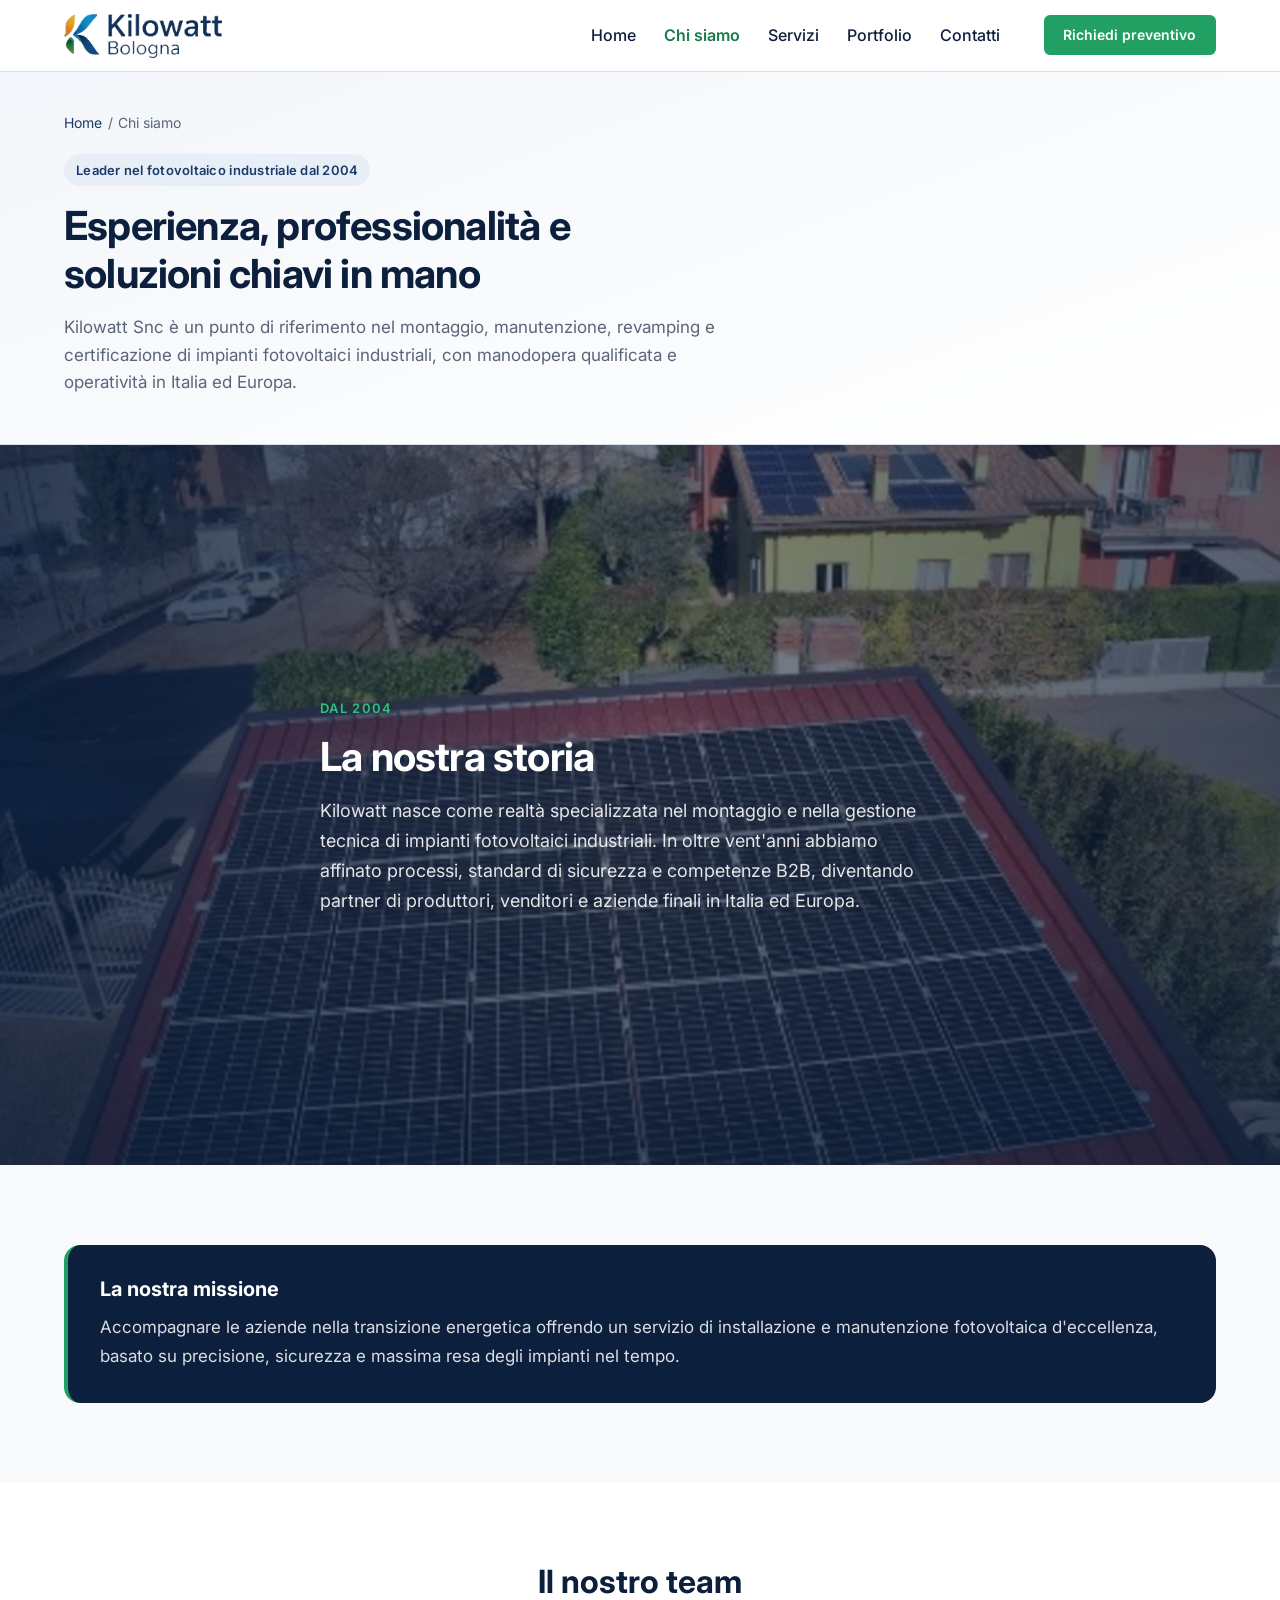
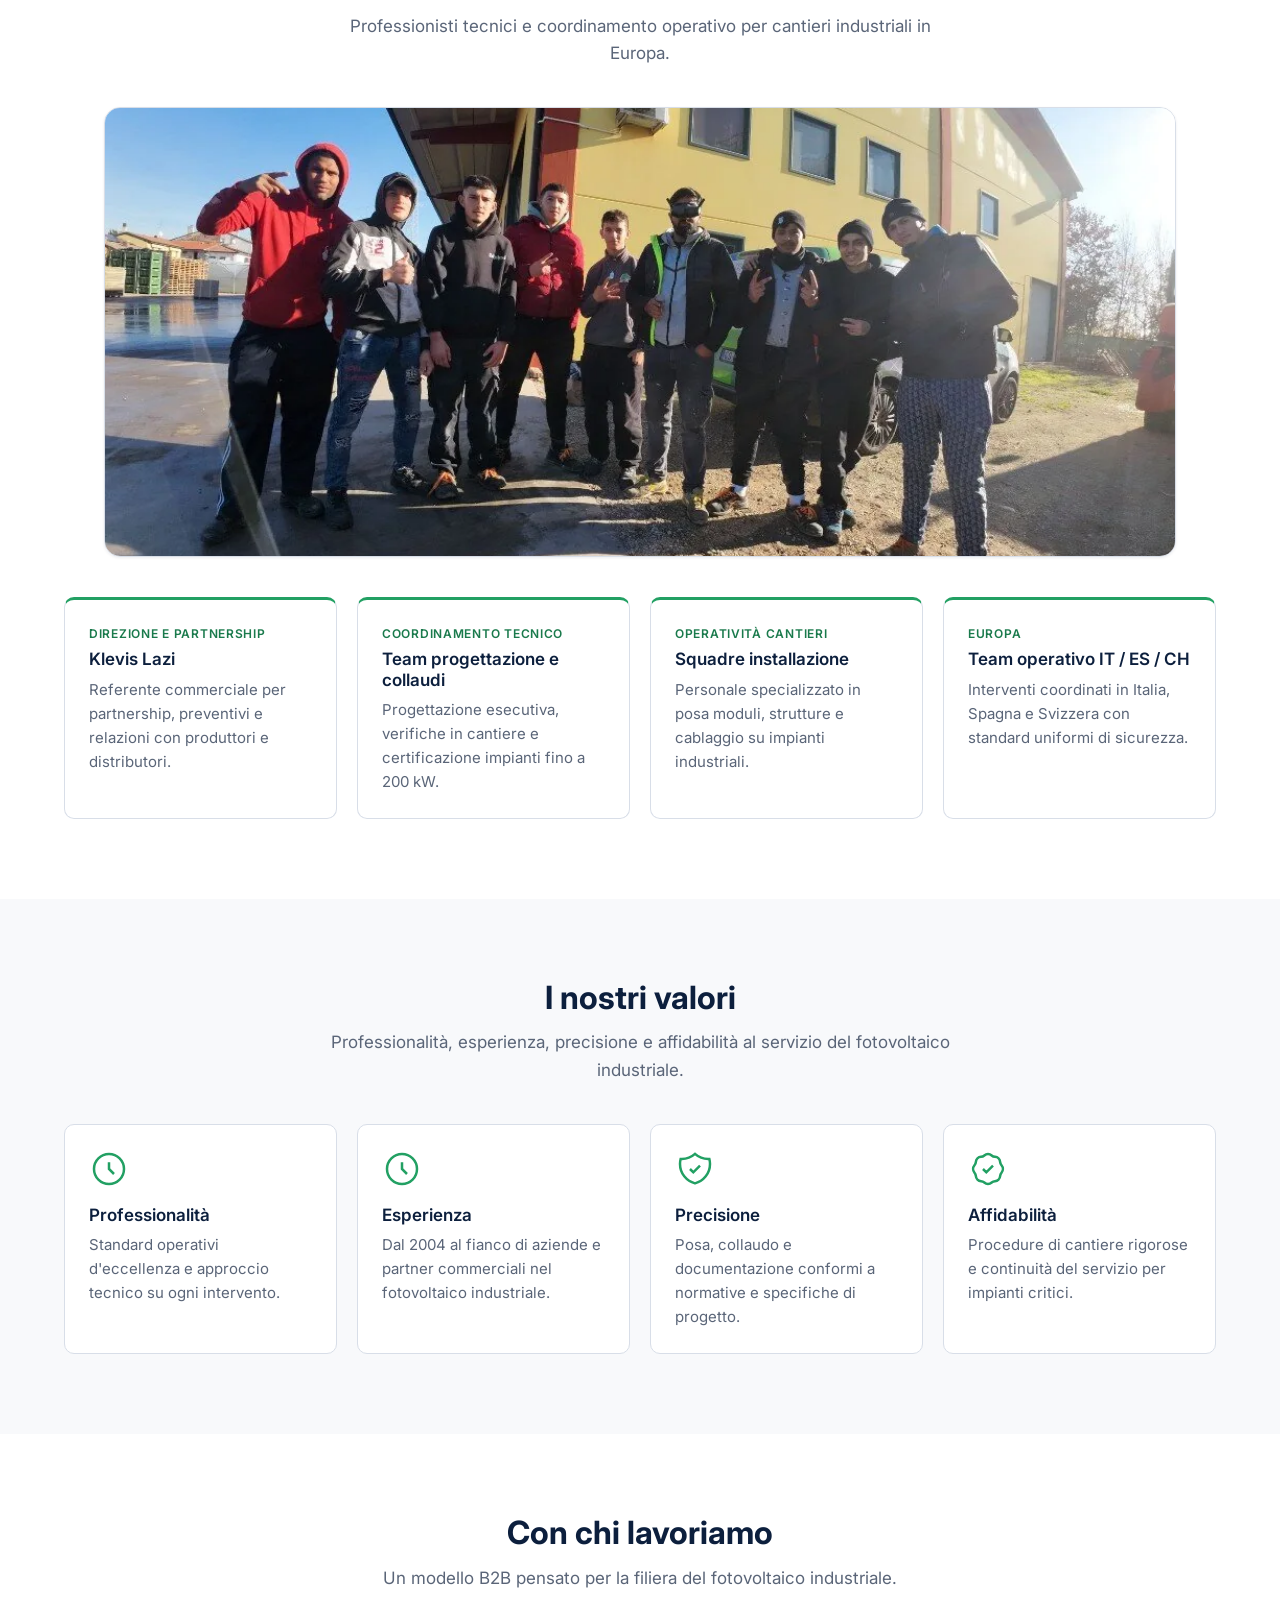
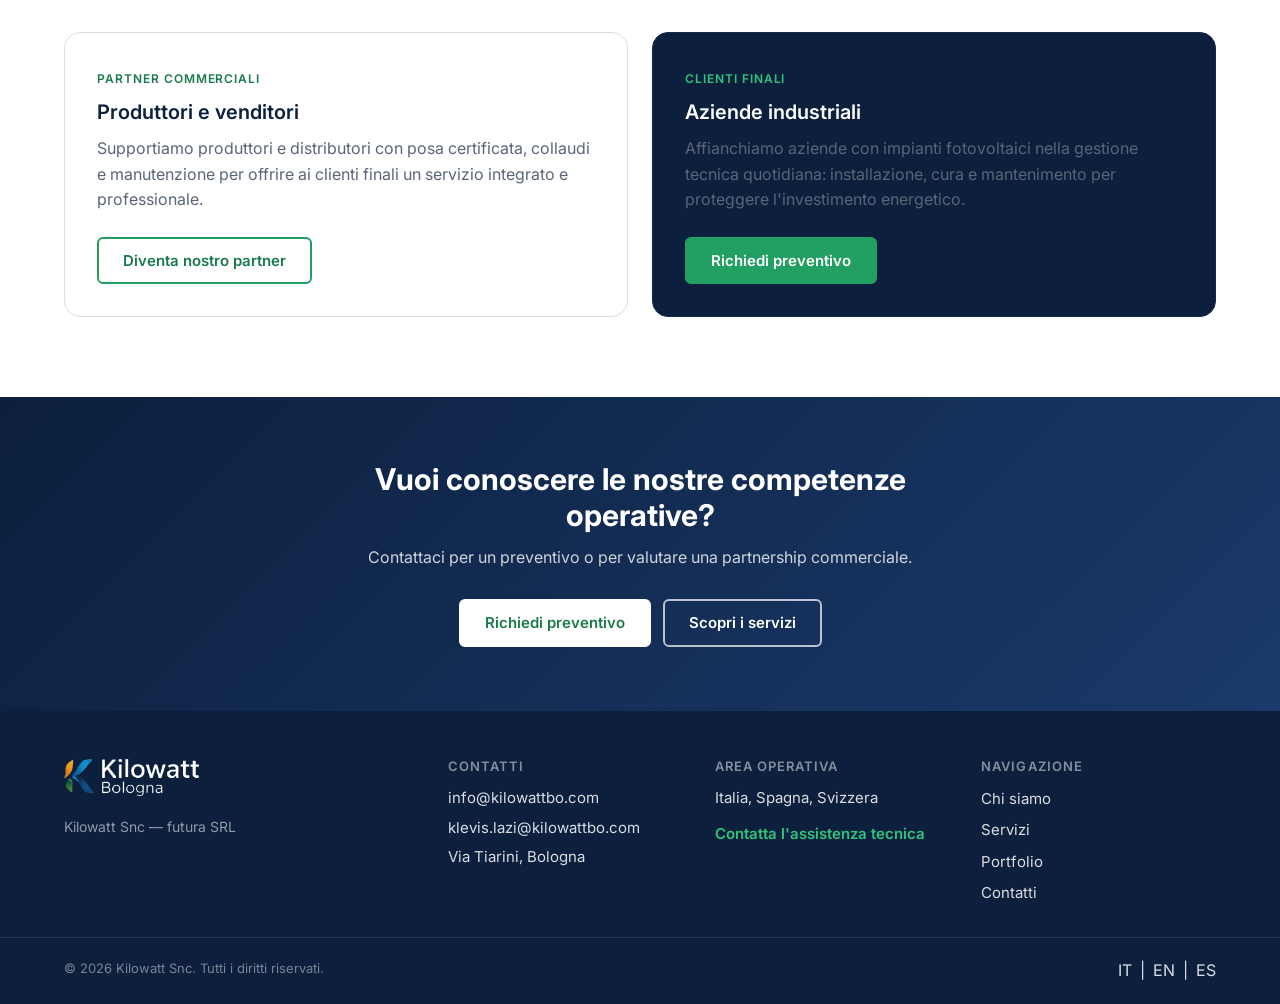
==== commit 32aca463: "Ultimazione modifiche grafiche" ====
--- a/html/chi-siamo.html
+++ b/html/chi-siamo.html
@@ -73,22 +73,23 @@
       </div>
     </section>
 
-    <section class="section" aria-labelledby="storia-title">
-      <div class="container">
-        <div class="prose">
-          <h2 id="storia-title">La nostra storia</h2>
-          <p>
-            Fondata nel 2004, Kilowatt nasce come realtà specializzata nel montaggio e nella gestione
-            tecnica di impianti fotovoltaici industriali. In oltre vent'anni di attività abbiamo
-            affinato processi operativi, standard di sicurezza e competenze specifiche per il settore B2B.
-          </p>
-          <p>
-            Offriamo soluzioni chiavi in mano con manodopera altamente qualificata per garantire la
-            massima efficienza energetica in Italia ed Europa. Oggi operiamo come partner di produttori,
-            venditori e aziende finali con un supporto completo: installazione, manutenzione programmata,
-            revamping e certificazione.
-          </p>
-        </div>
+    <section class="parallax-band" aria-labelledby="storia-title">
+      <div
+        class="parallax-band__media"
+        data-parallax-bg="0.55"
+        style="background-image: url('assets/img/chi-siamo/storia-impianto-aereo.jpg')"
+        role="img"
+        aria-label="Impianto fotovoltaico su copertura visto dall'alto"
+      ></div>
+      <div class="parallax-band__scrim" aria-hidden="true"></div>
+      <div class="container parallax-band__content section--reveal">
+        <p class="parallax-band__eyebrow">Dal 2004</p>
+        <h2 id="storia-title" class="parallax-band__heading">La nostra storia</h2>
+        <p class="parallax-band__text">
+          Kilowatt nasce come realtà specializzata nel montaggio e nella gestione tecnica di impianti
+          fotovoltaici industriali. In oltre vent'anni abbiamo affinato processi, standard di sicurezza
+          e competenze B2B, diventando partner di produttori, venditori e aziende finali in Italia ed Europa.
+        </p>
       </div>
     </section>
 
@@ -112,14 +113,17 @@
           <p>Professionisti tecnici e coordinamento operativo per cantieri industriali in Europa.</p>
         </header>
         <figure class="section-media">
-          <img
-            class="section-media__image"
-            src="assets/img/chi-siamo/team-operativo.jpg"
-            alt="Team Kilowatt su tetto con impianto fotovoltaico industriale"
-            width="1400"
-            height="800"
-            loading="lazy"
-          >
+          <picture>
+            <source srcset="assets/img/chi-siamo/team-operativo.webp" type="image/webp">
+            <img
+              class="section-media__image"
+              src="assets/img/chi-siamo/team-operativo.jpg"
+              alt="Il team operativo Kilowatt davanti a un sito industriale"
+              width="1024"
+              height="576"
+              loading="lazy"
+            >
+          </picture>
         </figure>
         <ul class="team__grid">
           <li class="team-card">
--- a/html/assets/css/style.css
+++ b/html/assets/css/style.css
@@ -2190,6 +2190,23 @@
   letter-spacing: -0.02em;
 }
 
+.parallax-band__heading {
+  margin: 0 0 1rem;
+  font-size: clamp(1.75rem, 3.5vw, 2.5rem);
+  font-weight: 700;
+  letter-spacing: -0.02em;
+  color: var(--color-white);
+  line-height: 1.15;
+}
+
+.parallax-band__text {
+  margin: 0;
+  max-width: 38rem;
+  font-size: clamp(1rem, 2vw, 1.125rem);
+  line-height: 1.65;
+  color: rgba(255, 255, 255, 0.88);
+}
+
 .parallax-band__stats {
   display: flex;
   flex-wrap: wrap;
